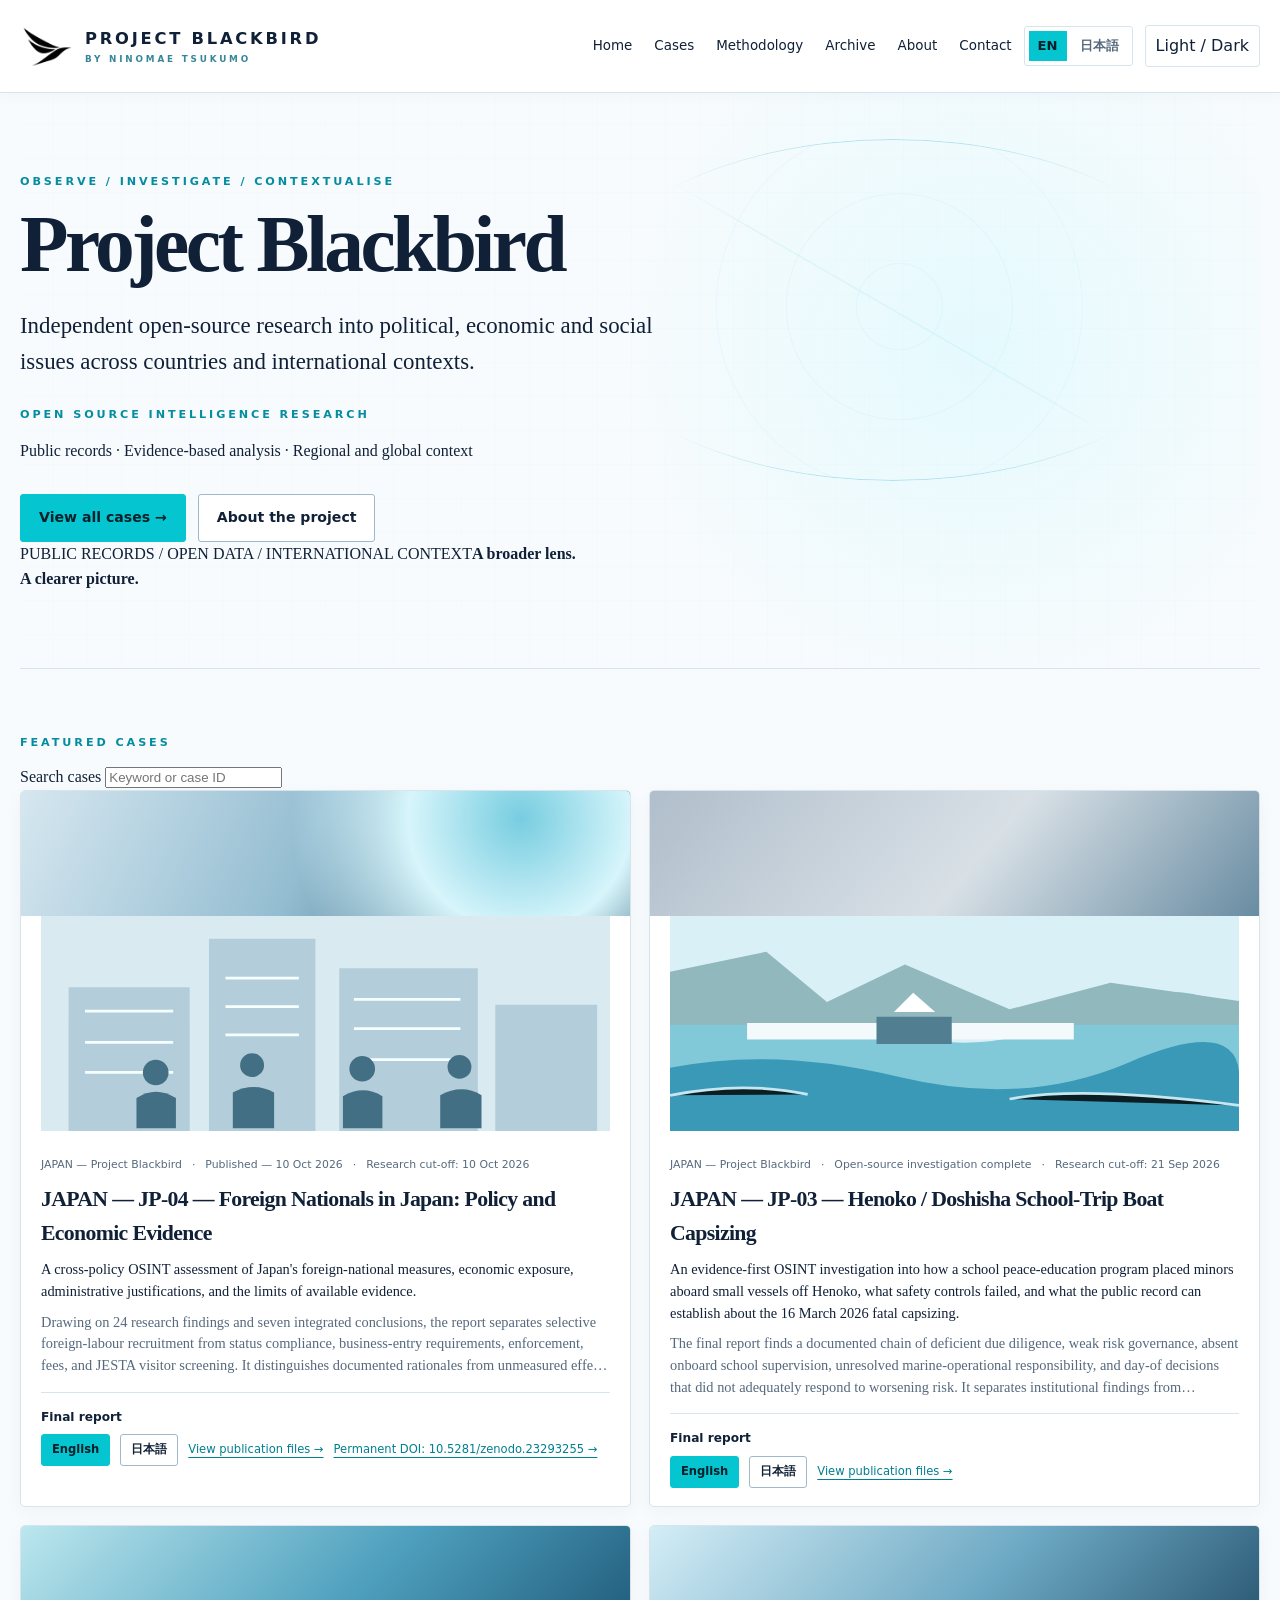
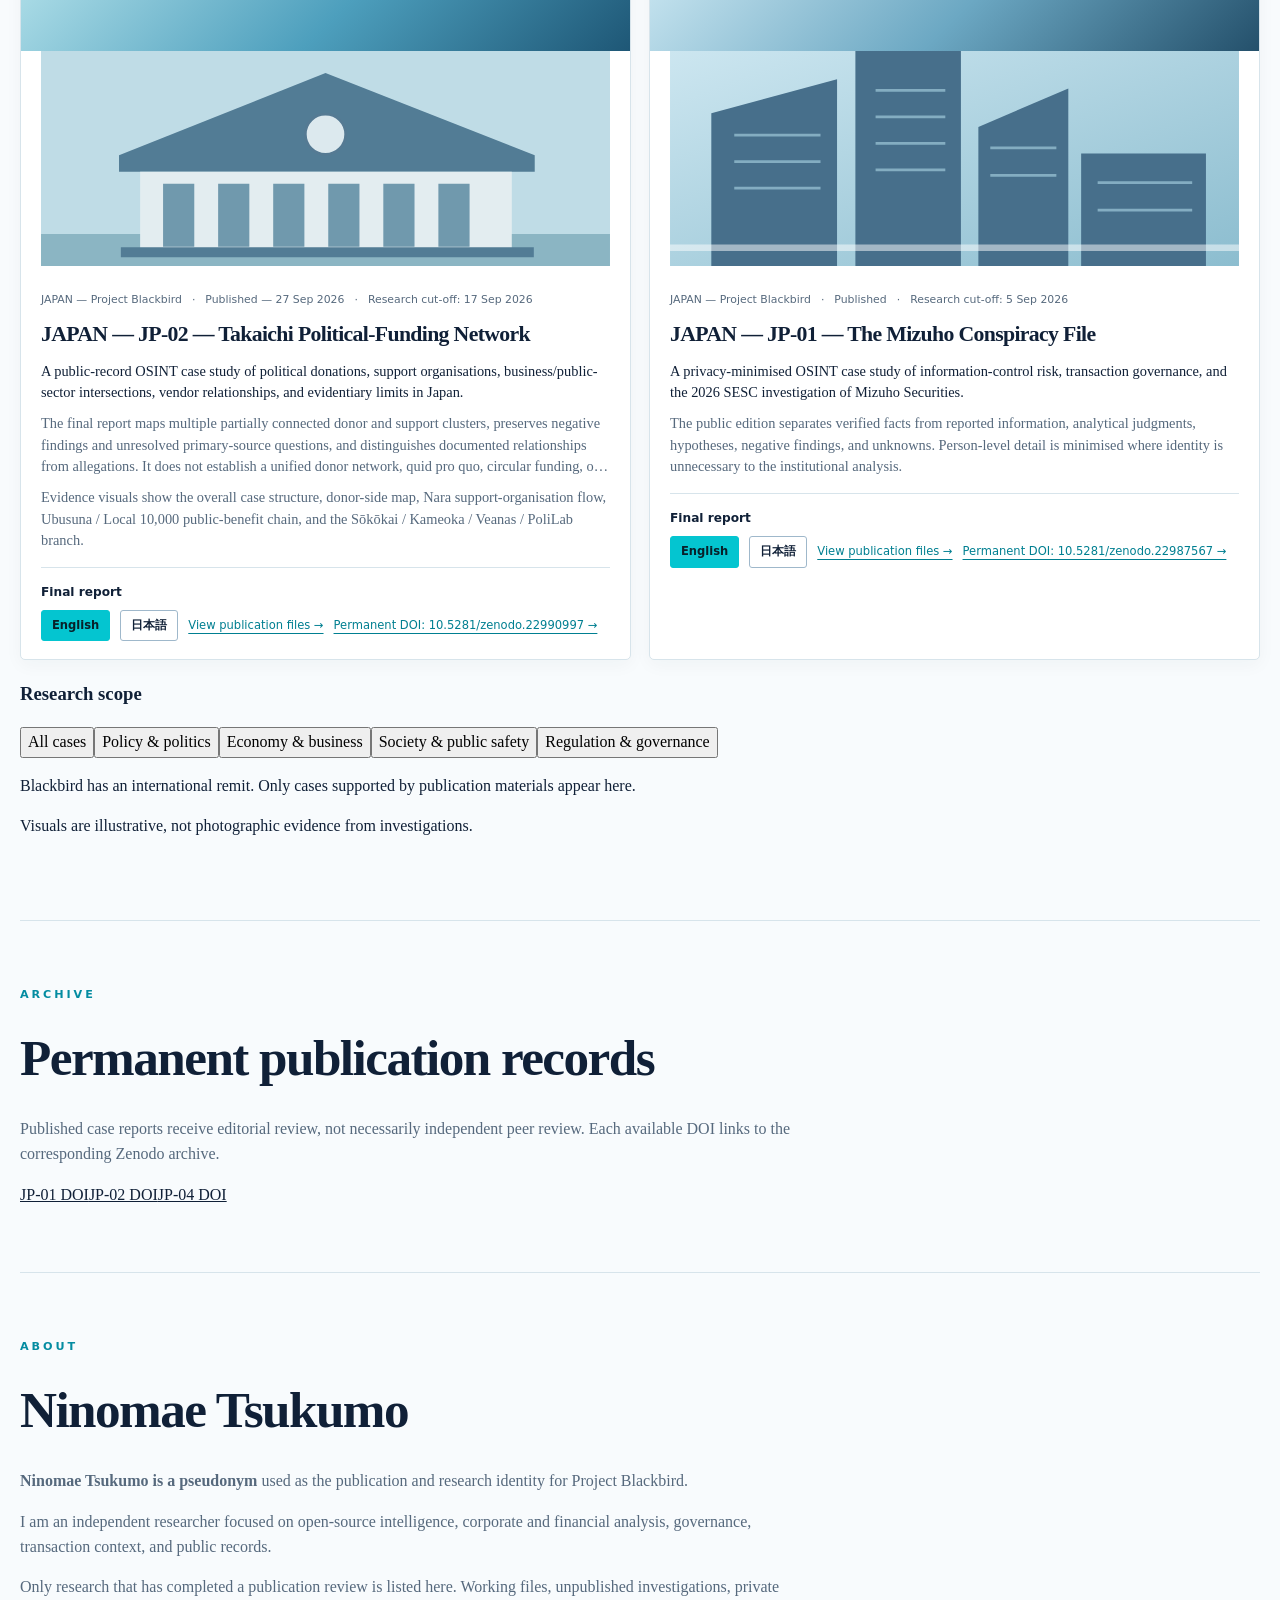
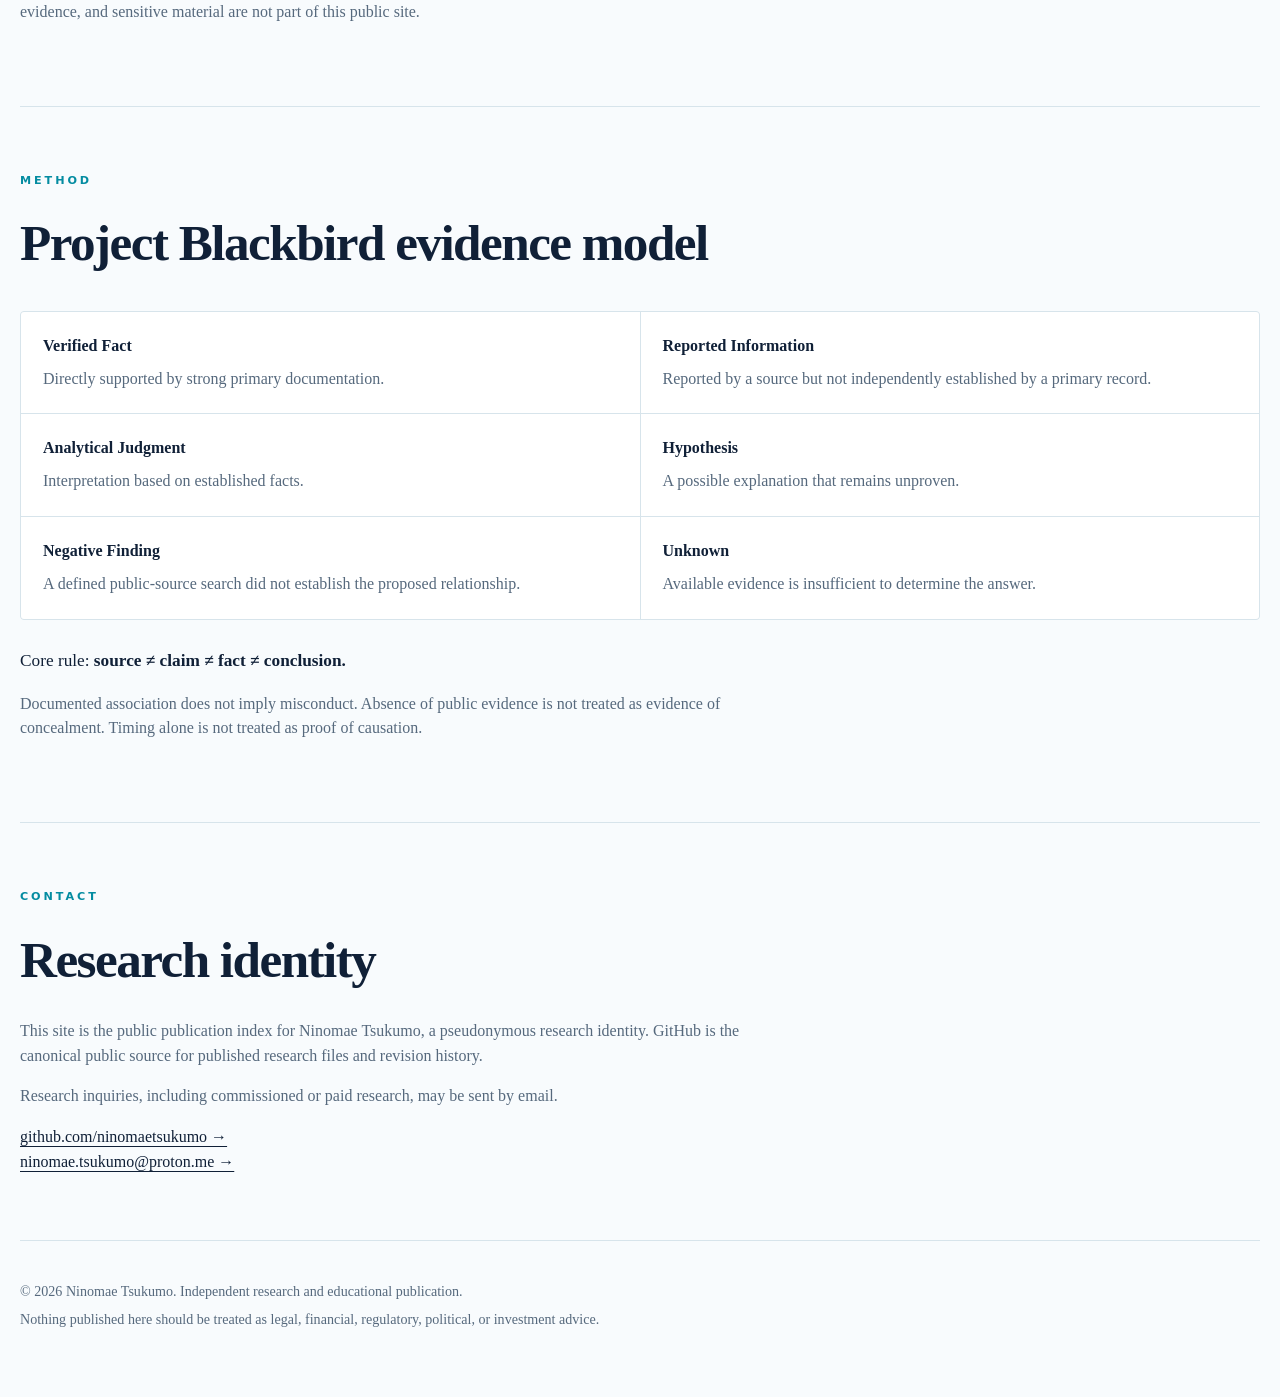
==== index.html @ 2ca7d67b "Add bilingual map-led case archive, real filters, scope panel and original illustrations" ====
<!doctype html>
<html lang="en">
<head>
  <meta charset="utf-8">
  <meta name="viewport" content="width=device-width, initial-scale=1">
  <meta name="description" content="Ninomae Tsukumo — independent OSINT, corporate intelligence, financial and public-record research.">
  <meta http-equiv="Cache-Control" content="no-cache, no-store, must-revalidate">
  <link rel="alternate" hreflang="en" href="https://ninomaetsukumo.github.io/">
  <link rel="alternate" hreflang="ja" href="https://ninomaetsukumo.github.io/ja.html">
  <title>Project Blackbird — Ninomae Tsukumo</title>
  <script>
    (function () {
      var saved = localStorage.getItem('theme');
      var theme = saved || 'light';
      document.documentElement.setAttribute('data-theme', theme);
    }());
  </script>
  <link rel="stylesheet" href="styles.css?v=20261011-world-2">
</head>
<body>
  <header class="site-header">
    <div class="wrap nav">
      <a class="brand" href="#top"><img src="assets/blackbird-logo.svg" alt="" aria-hidden="true"><span>Project Blackbird<small>By Ninomae Tsukumo</small></span></a>
      <div class="nav-right">
        <nav aria-label="Primary navigation"><a href="#top">Home</a><a href="#research">Cases</a><a href="#method">Methodology</a><a href="#archive">Archive</a><a href="#about">About</a><a href="#contact">Contact</a></nav>
        <div class="language-switch" aria-label="Language">
          <span class="active" aria-current="page">EN</span>
          <a href="ja.html" lang="ja">日本語</a>
        </div>
        <button class="theme-toggle" type="button" aria-label="Switch between light and dark theme" title="Switch light/dark theme">
          <span class="theme-label">Light / Dark</span>
        </button>
      </div>
    </div>
  </header>

  <main id="top">
    <section class="hero wrap">
      <p class="eyebrow">OBSERVE / INVESTIGATE / CONTEXTUALISE</p>
      <h1>Project Blackbird</h1>
      <p class="lede">Independent open-source research into political, economic and social issues across countries and international contexts.</p>
      <p class="eyebrow" style="margin-top:27px">OPEN SOURCE INTELLIGENCE RESEARCH</p>
      <p>Public records · Evidence-based analysis · Regional and global context</p>
      <div class="actions"><a class="button" href="#research">View all cases →</a><a class="button secondary" href="#about">About the project</a></div>
      <aside class="world-context"><span>PUBLIC RECORDS / OPEN DATA / INTERNATIONAL CONTEXT</span><strong>A broader lens.<br>A clearer picture.</strong></aside>
    </section>


    <section id="research" class="section wrap">
      <div class="research-top"><p class="section-kicker">Featured cases</p><label class="case-search-label">Search cases <input id="case-search" type="search" placeholder="Keyword or case ID" aria-label="Search cases"></label></div><div class="research-shell"><div class="case-grid">

      <article class="case-card" data-case="jp04" data-scope="regulation"><img class="case-visual" src="assets/case-jp04.svg" alt="Illustrative artwork for the case topic; not a documentary photograph." loading="lazy">
        <div class="case-meta">
          <span>JAPAN — Project Blackbird</span>
          <span>Published — 10 Oct 2026</span>
          <span>Research cut-off: 10 Oct 2026</span>
        </div>
        <h2>JAPAN — JP-04 — Foreign Nationals in Japan: Policy and Economic Evidence</h2>
        <p class="case-subtitle">A cross-policy OSINT assessment of Japan's foreign-national measures, economic exposure, administrative justifications, and the limits of available evidence.</p>
        <p>Drawing on 24 research findings and seven integrated conclusions, the report separates selective foreign-labour recruitment from status compliance, business-entry requirements, enforcement, fees, and JESTA visitor screening. It distinguishes documented rationales from unmeasured effects and avoids generalising findings across different resident and visitor populations.</p>
        <div class="report-language-block">
          <strong>Final report</strong>
          <div class="actions compact">
            <a class="button" href="https://github.com/ninomaetsukumo/blackbird-foreign-nationals-policy/blob/main/REPORT.md">English</a>
            <a class="button secondary" href="https://github.com/ninomaetsukumo/blackbird-foreign-nationals-policy/blob/main/REPORT_JA.md" lang="ja">日本語</a>
            <a class="text-link" href="https://github.com/ninomaetsukumo/blackbird-foreign-nationals-policy">View publication files →</a>
            <a class="text-link" href="https://doi.org/10.5281/zenodo.23293255">Permanent DOI: 10.5281/zenodo.23293255 →</a>
          </div>
        </div>
      </article>

      <article class="case-card" data-case="jp03" data-scope="society"><img class="case-visual" src="assets/case-jp03.svg" alt="Illustrative artwork for the case topic; not a documentary photograph." loading="lazy">
        <div class="case-meta">
          <span>JAPAN — Project Blackbird</span>
          <span>Open-source investigation complete</span>
          <span>Research cut-off: 21 Sep 2026</span>
        </div>
        <h2>JAPAN — JP-03 — Henoko / Doshisha School-Trip Boat Capsizing</h2>
        <p class="case-subtitle">An evidence-first OSINT investigation into how a school peace-education program placed minors aboard small vessels off Henoko, what safety controls failed, and what the public record can establish about the 16 March 2026 fatal capsizing.</p>
        <p>The final report finds a documented chain of deficient due diligence, weak risk governance, absent onboard school supervision, unresolved marine-operational responsibility, and day-of decisions that did not adequately respond to worsening risk. It separates institutional findings from unresolved technical and criminal questions, and now includes incident-sequence, warning-timeline, accountability, and evidence-gap maps.</p>
        <div class="report-language-block">
          <strong>Final report</strong>
          <div class="actions compact">
            <a class="button" href="https://github.com/ninomaetsukumo/ninomaetsukumo.github.io/blob/main/reports/JAPAN-JP-03/REPORT.md">English</a>
            <a class="button secondary" href="https://github.com/ninomaetsukumo/ninomaetsukumo.github.io/blob/main/reports/JAPAN-JP-03/REPORT_JA.md" lang="ja">日本語</a>
            <a class="text-link" href="https://github.com/ninomaetsukumo/ninomaetsukumo.github.io/tree/main/reports/JAPAN-JP-03">View publication files →</a>
          </div>
        </div>
      </article>

      <article class="case-card" data-case="jp02" data-scope="policy"><img class="case-visual" src="assets/case-jp02.svg" alt="Illustrative artwork for the case topic; not a documentary photograph." loading="lazy">
        <div class="case-meta">
          <span>JAPAN — Project Blackbird</span>
          <span>Published — 27 Sep 2026</span>
          <span>Research cut-off: 17 Sep 2026</span>
        </div>
        <h2>JAPAN — JP-02 — Takaichi Political-Funding Network</h2>
        <p class="case-subtitle">A public-record OSINT case study of political donations, support organisations, business/public-sector intersections, vendor relationships, and evidentiary limits in Japan.</p>
        <p>The final report maps multiple partially connected donor and support clusters, preserves negative findings and unresolved primary-source questions, and distinguishes documented relationships from allegations. It does not establish a unified donor network, quid pro quo, circular funding, or criminal liability.</p>
        <p>Evidence visuals show the overall case structure, donor-side map, Nara support-organisation flow, Ubusuna / Local 10,000 public-benefit chain, and the Sōkōkai / Kameoka / Veanas / PoliLab branch.</p>
        <div class="report-language-block">
          <strong>Final report</strong>
          <div class="actions compact">
            <a class="button" href="https://github.com/ninomaetsukumo/blackbird-takaichi-political-funding/blob/main/REPORT.md">English</a>
            <a class="button secondary" href="https://github.com/ninomaetsukumo/blackbird-takaichi-political-funding/blob/main/REPORT_JA.md" lang="ja">日本語</a>
            <a class="text-link" href="https://github.com/ninomaetsukumo/blackbird-takaichi-political-funding">View publication files →</a>
            <a class="text-link" href="https://doi.org/10.5281/zenodo.22990997">Permanent DOI: 10.5281/zenodo.22990997 →</a>
          </div>
        </div>
      </article>

      <article class="case-card" data-case="jp01" data-scope="economy"><img class="case-visual" src="assets/case-jp01.svg" alt="Illustrative artwork for the case topic; not a documentary photograph." loading="lazy">
        <div class="case-meta">
          <span>JAPAN — Project Blackbird</span>
          <span>Published</span>
          <span>Research cut-off: 5 Sep 2026</span>
        </div>
        <h2>JAPAN — JP-01 — The Mizuho Conspiracy File</h2>
        <p class="case-subtitle">A privacy-minimised OSINT case study of information-control risk, transaction governance, and the 2026 SESC investigation of Mizuho Securities.</p>
        <p>The public edition separates verified facts from reported information, analytical judgments, hypotheses, negative findings, and unknowns. Person-level detail is minimised where identity is unnecessary to the institutional analysis.</p>
        <div class="report-language-block">
          <strong>Final report</strong>
          <div class="actions compact">
            <a class="button" href="https://github.com/ninomaetsukumo/blackbird-mizuho-securities/blob/main/REPORT.md">English</a>
            <a class="button secondary" href="https://github.com/ninomaetsukumo/blackbird-mizuho-securities/blob/main/REPORT_JA.md" lang="ja">日本語</a>
            <a class="text-link" href="https://github.com/ninomaetsukumo/blackbird-mizuho-securities">View publication files →</a>
            <a class="text-link" href="https://doi.org/10.5281/zenodo.22987567">Permanent DOI: 10.5281/zenodo.22987567 →</a>
          </div>
        </div>
      </article>
      </div><aside class="scope-panel"><h3>Research scope</h3><button class="scope-filter active" type="button" data-filter="all">All cases</button><button class="scope-filter" type="button" data-filter="policy">Policy &amp; politics</button><button class="scope-filter" type="button" data-filter="economy">Economy &amp; business</button><button class="scope-filter" type="button" data-filter="society">Society &amp; public safety</button><button class="scope-filter" type="button" data-filter="regulation">Regulation &amp; governance</button><p>Blackbird has an international remit. Only cases supported by publication materials appear here.</p><p class="art-note">Visuals are illustrative, not photographic evidence from investigations.</p></aside></div><p id="no-cases" hidden>No matching cases.</p></section>
    <section id="archive" class="section wrap"><p class="section-kicker">Archive</p><h2>Permanent publication records</h2><p>Published case reports receive editorial review, not necessarily independent peer review. Each available DOI links to the corresponding Zenodo archive.</p><div class="archive-links"><a href="https://doi.org/10.5281/zenodo.22987567">JP-01 DOI</a><a href="https://doi.org/10.5281/zenodo.22990997">JP-02 DOI</a><a href="https://doi.org/10.5281/zenodo.23293255">JP-04 DOI</a></div></section>


    <section id="about" class="section wrap">
      <p class="section-kicker">About</p>
      <h2>Ninomae Tsukumo</h2>
      <p><strong>Ninomae Tsukumo is a pseudonym</strong> used as the publication and research identity for Project Blackbird.</p>
      <p>I am an independent researcher focused on open-source intelligence, corporate and financial analysis, governance, transaction context, and public records.</p>
      <p>Only research that has completed a publication review is listed here. Working files, unpublished investigations, private evidence, and sensitive material are not part of this public site.</p>
    </section>

    <section id="method" class="section wrap">
      <p class="section-kicker">Method</p>
      <h2>Project Blackbird evidence model</h2>
      <div class="grid">
        <div><strong>Verified Fact</strong><span>Directly supported by strong primary documentation.</span></div>
        <div><strong>Reported Information</strong><span>Reported by a source but not independently established by a primary record.</span></div>
        <div><strong>Analytical Judgment</strong><span>Interpretation based on established facts.</span></div>
        <div><strong>Hypothesis</strong><span>A possible explanation that remains unproven.</span></div>
        <div><strong>Negative Finding</strong><span>A defined public-source search did not establish the proposed relationship.</span></div>
        <div><strong>Unknown</strong><span>Available evidence is insufficient to determine the answer.</span></div>
      </div>
      <p class="principle">Core rule: <strong>source ≠ claim ≠ fact ≠ conclusion.</strong></p>
      <p>Documented association does not imply misconduct. Absence of public evidence is not treated as evidence of concealment. Timing alone is not treated as proof of causation.</p>
    </section>

    <section id="contact" class="section wrap">
      <p class="section-kicker">Contact</p>
      <h2>Research identity</h2>
      <p>This site is the public publication index for Ninomae Tsukumo, a pseudonymous research identity. GitHub is the canonical public source for published research files and revision history.</p>
      <p>Research inquiries, including commissioned or paid research, may be sent by email.</p>
      <a class="text-link" href="https://github.com/ninomaetsukumo">github.com/ninomaetsukumo →</a><br>
      <a class="text-link" href="mailto:ninomae.tsukumo@proton.me">ninomae.tsukumo@proton.me →</a>
    </section>
  </main>

  <footer class="wrap footer">
    <p>© 2026 Ninomae Tsukumo. Independent research and educational publication.</p>
    <p>Nothing published here should be treated as legal, financial, regulatory, political, or investment advice.</p>
  </footer>

  <script>
    (function () {
      var button = document.querySelector('.theme-toggle');
      if (!button) return;
      button.addEventListener('click', function () {
        var current = document.documentElement.getAttribute('data-theme') || 'dark';
        var next = current === 'dark' ? 'light' : 'dark';
        document.documentElement.setAttribute('data-theme', next);
        localStorage.setItem('theme', next);
      });
    }());
  </script>
  <!-- deployment-refresh: jp01-doi-20260927 -->
<script>
(function(){
 var input=document.getElementById('case-search'),items=Array.from(document.querySelectorAll('.case-card[data-case]')),buttons=Array.from(document.querySelectorAll('.scope-filter')),active='all',empty=document.getElementById('no-cases');
 function render(){var term=(input.value||'').toLocaleLowerCase().trim(),count=0;items.forEach(function(item){var ok=(!term||item.textContent.toLocaleLowerCase().includes(term)||item.dataset.case.includes(term))&&(active==='all'||item.dataset.scope===active);item.hidden=!ok;if(ok)count++;});if(empty)empty.hidden=count!==0;}
 if(input)input.addEventListener('input',render);
 buttons.forEach(function(button){button.addEventListener('click',function(){active=button.dataset.filter;buttons.forEach(function(b){b.classList.toggle('active',b===button);b.setAttribute('aria-pressed',b===button?'true':'false')});render()})});
})();
</script>
</body>
</html>
---- styles.css ----
:root {
  --bg: #0b0d10;
  --panel: #12161b;
  --panel-2: #171c22;
  --text: #eef2f5;
  --muted: #a7b0b9;
  --line: #2a323b;
  --accent: #d7dde3;
  --header-bg: rgba(11,13,16,.92);
  --button-text: #0b0d10;
  --max: 1080px;
  color-scheme: dark;
}

:root[data-theme="light"] {
  --bg: #f6f7f8;
  --panel: #ffffff;
  --panel-2: #eef1f3;
  --text: #171a1d;
  --muted: #5f6871;
  --line: #d8dde2;
  --accent: #1f252b;
  --header-bg: rgba(246,247,248,.92);
  --button-text: #ffffff;
  color-scheme: light;
}

* { box-sizing: border-box; }
html { scroll-behavior: smooth; }
body {
  margin: 0;
  background: var(--bg);
  color: var(--text);
  font-family: Inter, ui-sans-serif, system-ui, -apple-system, BlinkMacSystemFont, "Segoe UI", "Noto Sans JP", "Hiragino Kaku Gothic ProN", "Yu Gothic", sans-serif;
  line-height: 1.65;
  transition: background-color .18s ease, color .18s ease;
}

a { color: inherit; }
button { font: inherit; }
.wrap { width: min(var(--max), calc(100% - 40px)); margin: 0 auto; }

.site-header {
  position: sticky;
  top: 0;
  z-index: 10;
  border-bottom: 1px solid var(--line);
  background: var(--header-bg);
  backdrop-filter: blur(10px);
}

.nav {
  min-height: 64px;
  display: flex;
  align-items: center;
  justify-content: space-between;
  gap: 24px;
}
.brand { text-decoration: none; font-weight: 700; letter-spacing: .02em; }
.nav-right { display: flex; align-items: center; gap: 12px; }
nav { display: flex; gap: 22px; flex-wrap: wrap; }
nav a { text-decoration: none; color: var(--muted); font-size: .95rem; }
nav a:hover { color: var(--text); }
.language-switch,
.theme-toggle {
  display: inline-flex;
  align-items: center;
  gap: 4px;
  padding: 4px;
  border: 1px solid var(--line);
  background: var(--panel);
  white-space: nowrap;
}
.language-switch a,
.language-switch span {
  padding: 5px 9px;
  text-decoration: none;
  font-size: .82rem;
  font-weight: 700;
  color: var(--muted);
}
.language-switch .active { background: var(--accent); color: var(--button-text); }
.language-switch a:hover { color: var(--text); }
.theme-toggle {
  cursor: pointer;
  color: var(--text);
  min-width: 42px;
  justify-content: center;
  padding: 8px 10px;
}
.theme-toggle:hover { border-color: var(--muted); }
.theme-toggle:focus-visible { outline: 2px solid var(--text); outline-offset: 2px; }
.theme-icon { line-height: 1; font-size: 1rem; }

.hero { padding: 112px 0 96px; }
.eyebrow, .section-kicker {
  margin: 0 0 14px;
  color: var(--muted);
  text-transform: uppercase;
  letter-spacing: .14em;
  font-size: .78rem;
  font-weight: 700;
}
.hero h1 {
  margin: 0;
  max-width: 900px;
  font-size: clamp(3rem, 8vw, 6.8rem);
  line-height: .98;
  letter-spacing: -.045em;
}
html[lang="ja"] .hero h1 { line-height: 1.08; letter-spacing: -.035em; }
.lede {
  max-width: 760px;
  margin: 28px 0 0;
  color: var(--muted);
  font-size: clamp(1.08rem, 2vw, 1.3rem);
}
.actions { display: flex; align-items: center; gap: 18px; flex-wrap: wrap; margin-top: 30px; }
.actions.compact { margin-top: 14px; }
.button {
  display: inline-block;
  text-decoration: none;
  padding: 12px 18px;
  border: 1px solid var(--accent);
  background: var(--accent);
  color: var(--button-text);
  font-weight: 700;
}
.button.secondary { background: transparent; color: var(--text); border-color: var(--line); }
.text-link { color: var(--text); text-underline-offset: 4px; }
.report-language-block { margin-top: 28px; padding-top: 22px; border-top: 1px solid var(--line); }

.section { padding: 84px 0; border-top: 1px solid var(--line); }
.section h2 { margin: 0 0 20px; font-size: clamp(2rem, 4vw, 3.2rem); letter-spacing: -.03em; }
.section > p:not(.section-kicker) { max-width: 780px; color: var(--muted); }

.case-card {
  background: linear-gradient(180deg, var(--panel-2), var(--panel));
  border: 1px solid var(--line);
  padding: 32px;
}
.case-meta { display: flex; flex-wrap: wrap; gap: 10px 16px; color: var(--muted); font-size: .84rem; }
.case-meta span:not(:last-child)::after { content: "·"; margin-left: 16px; }
.case-card h2 { margin-top: 18px; }
.case-subtitle { max-width: 820px; color: var(--text) !important; font-size: 1.08rem; }

.grid {
  display: grid;
  grid-template-columns: repeat(2, minmax(0, 1fr));
  gap: 1px;
  background: var(--line);
  border: 1px solid var(--line);
  margin: 28px 0;
}
.grid > div { background: var(--panel); padding: 22px; }
.grid strong { display: block; margin-bottom: 8px; }
.grid span { color: var(--muted); }
.principle { color: var(--text) !important; font-size: 1.08rem; }

.footer {
  border-top: 1px solid var(--line);
  padding: 34px 0 60px;
  color: var(--muted);
  font-size: .88rem;
}
.footer p { margin: 6px 0; }

@media (max-width: 820px) {
  .nav { align-items: flex-start; flex-direction: column; padding: 16px 0; }
  .nav-right { width: 100%; align-items: flex-start; flex-direction: column; gap: 12px; }
  nav { gap: 14px; }
  .hero { padding: 80px 0 68px; }
  .section { padding: 64px 0; }
  .grid { grid-template-columns: 1fr; }
  .case-card { padding: 24px; }
  .case-meta span::after { display: none; }
}


/* Project Blackbird — white intelligence archive, October 2026 */
:root,:root[data-theme="light"]{--bg:#f8fbfd;--panel:#fff;--panel-2:#f1f7fa;--text:#102037;--muted:#56697d;--line:#d7e4eb;--accent:#04c5d0;--header-bg:rgba(255,255,255,.95);--button-text:#08202a;--max:1370px;color-scheme:light}
:root[data-theme="dark"]{--bg:#081727;--panel:#102337;--panel-2:#132b40;--text:#f2fbff;--muted:#bed0dd;--line:#294658;--accent:#19d4da;--header-bg:rgba(8,23,39,.96);--button-text:#041822;color-scheme:dark}
body{font-family:Georgia,"Noto Serif JP",serif;line-height:1.55}
.site-header{box-shadow:0 2px 16px #14273c08}
.nav{min-height:92px}.brand{display:flex;align-items:center;gap:10px;font-family:Inter,system-ui,sans-serif;font-size:1.02rem;letter-spacing:.17em;text-transform:uppercase;color:var(--text)}
.brand img{width:55px;height:55px;object-fit:contain;flex-shrink:0}
.brand small{display:block;font-size:.55rem;letter-spacing:.32em;color:#35869b;margin-top:2px}
.nav-right nav a{font-family:Inter,system-ui,sans-serif;font-size:.84rem;color:var(--text)}
.nav-right nav a:hover{color:#0096a6}
.language-switch,.theme-toggle{border-radius:3px;font-family:Inter,system-ui,sans-serif}
.hero{position:relative;padding:80px 0 76px;min-height:450px;background:radial-gradient(circle at 77% 44%,#ccf8ff70,transparent 37%),repeating-linear-gradient(0deg,transparent 0 33px,#25b5d20b 34px),repeating-linear-gradient(90deg,transparent 0 33px,#25b5d20b 34px)}
.hero:before{content:"";position:absolute;right:4%;top:8%;height:340px;width:min(51%,660px);pointer-events:none;opacity:.32;border-radius:50%;border:1px solid #13a5c3;background:repeating-radial-gradient(circle at 51% 49%,transparent 0 42px,#38b8d434 43px,transparent 44px 70px),linear-gradient(30deg,transparent 49.8%,#2abacc55 50%,transparent 50.2%);mask-image:radial-gradient(circle,#000 45%,transparent 71%)}
.hero>*{position:relative;z-index:1}.eyebrow,.section-kicker{color:#048ca1;letter-spacing:.26em;font-family:Inter,system-ui,sans-serif;font-size:.7rem}
.hero h1{font-size:clamp(3.1rem,6.2vw,6.8rem);max-width:890px;letter-spacing:-.045em;line-height:1.03}
.lede{max-width:650px;color:var(--text);font-size:clamp(1.08rem,1.8vw,1.43rem);margin-top:22px}
.button{background:var(--accent);border-color:var(--accent);color:var(--button-text);border-radius:3px;font-family:Inter,system-ui,sans-serif;font-size:.88rem}
.button.secondary{background:var(--panel);border:1px solid #9fb8cb}
.actions{gap:12px}.actions.compact{gap:10px}
.section{padding:65px 0}.section h2{font-family:Georgia,"Noto Serif JP",serif}
#research{background:transparent}#research>.section-kicker{margin-bottom:18px}
.case-grid{display:grid;grid-template-columns:repeat(2,minmax(0,1fr));gap:18px}
.case-grid .case-card{padding:0;overflow:hidden;background:var(--panel);border:1px solid var(--line);border-radius:5px;box-shadow:0 5px 18px #14273c0a}
.case-grid .case-card:before{content:"";height:125px;display:block;background:radial-gradient(circle at 82% 22%,#77cde0 0,#d7f5fb 22%,transparent 45%),linear-gradient(115deg,#d6e7f0 0%,#94bdd1 47%,#174360 100%)}
.case-grid .case-card:nth-child(2):before{background:linear-gradient(130deg,#b0becb,#d8e0e6 54%,#698ca2)}
.case-grid .case-card:nth-child(3):before{background:linear-gradient(135deg,#bce7ee,#4d9fbd 55%,#1e5776)}
.case-grid .case-card:nth-child(4):before{background:linear-gradient(135deg,#d4edf6,#6ca8c3 54%,#24506b)}
.case-grid .case-card>*{margin-left:20px;margin-right:20px}
.case-grid .case-card .case-meta{margin-top:18px;font-family:Inter,system-ui,sans-serif;font-size:.68rem;gap:5px 10px}
.case-grid .case-card .case-meta span:after{margin-left:10px}
.case-grid .case-card h2{font-size:clamp(1.25rem,1.7vw,1.9rem);margin-top:9px;margin-bottom:8px}
.case-grid .case-card p{font-size:.9rem;line-height:1.5;color:var(--muted);display:-webkit-box;-webkit-line-clamp:3;-webkit-box-orient:vertical;overflow:hidden;margin-top:9px;margin-bottom:9px}
.case-grid .case-card .case-subtitle{color:var(--text)!important}
.case-grid .report-language-block{border-top:1px solid var(--line);padding:15px 0 18px;margin-top:15px;font-family:Inter,system-ui,sans-serif;font-size:.76rem}
.case-grid .report-language-block .actions{margin-top:8px}
.case-grid .report-language-block .button{padding:6px 10px;font-size:.72rem}
.case-grid .report-language-block .text-link{font-size:.72rem;color:#007f91}
#about{border-top:1px solid var(--line)}
#method .grid{border-radius:4px;overflow:hidden}
:root[data-theme="dark"] .hero{background:radial-gradient(circle at 77% 44%,#0b6c8644,transparent 37%),repeating-linear-gradient(0deg,transparent 0 33px,#25b5d20b 34px),repeating-linear-gradient(90deg,transparent 0 33px,#25b5d20b 34px)}
:root[data-theme="dark"] .case-grid .report-language-block .text-link{color:#50e6ec}
@media(max-width:860px){.nav{min-height:75px}.nav-right{gap:8px}.hero{min-height:0;padding:70px 0 60px}.hero:before{opacity:.18}.case-grid{grid-template-columns:1fr}.brand{font-size:.88rem}.brand img{width:43px;height:43px}}
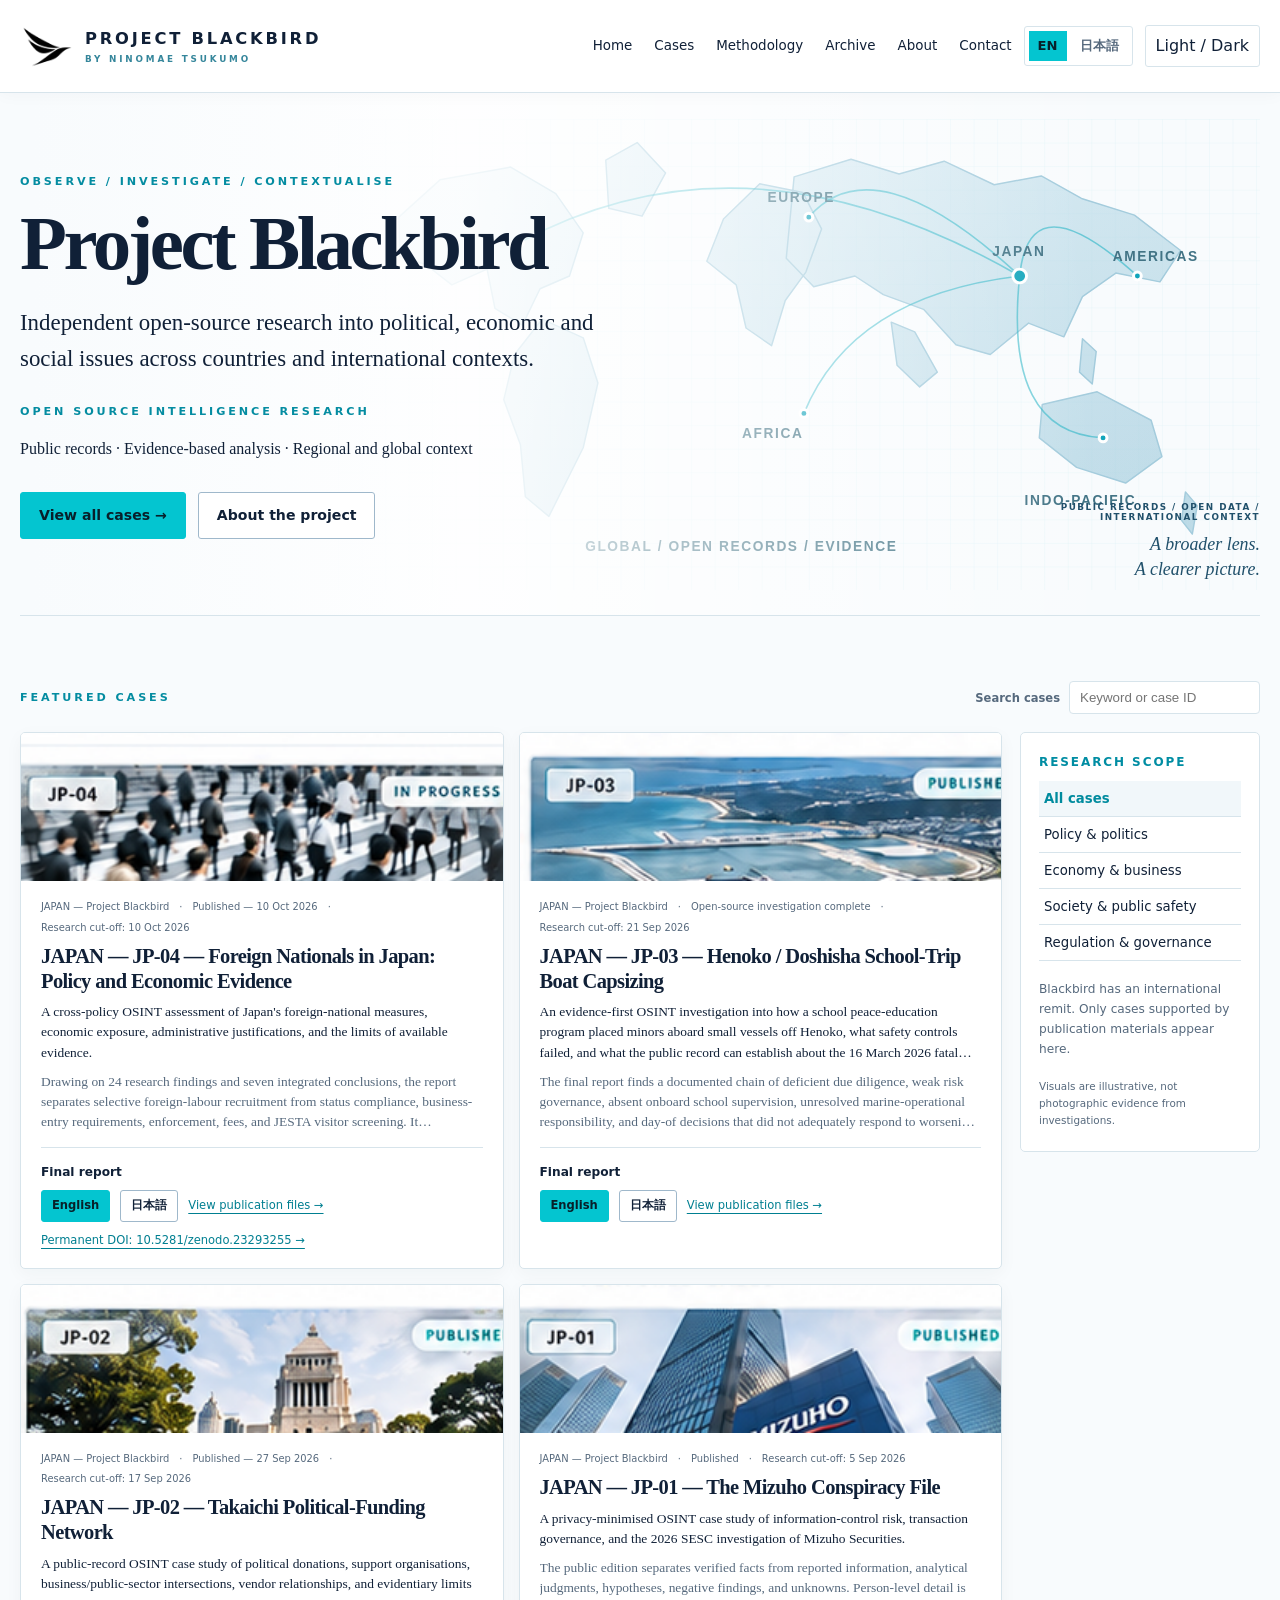
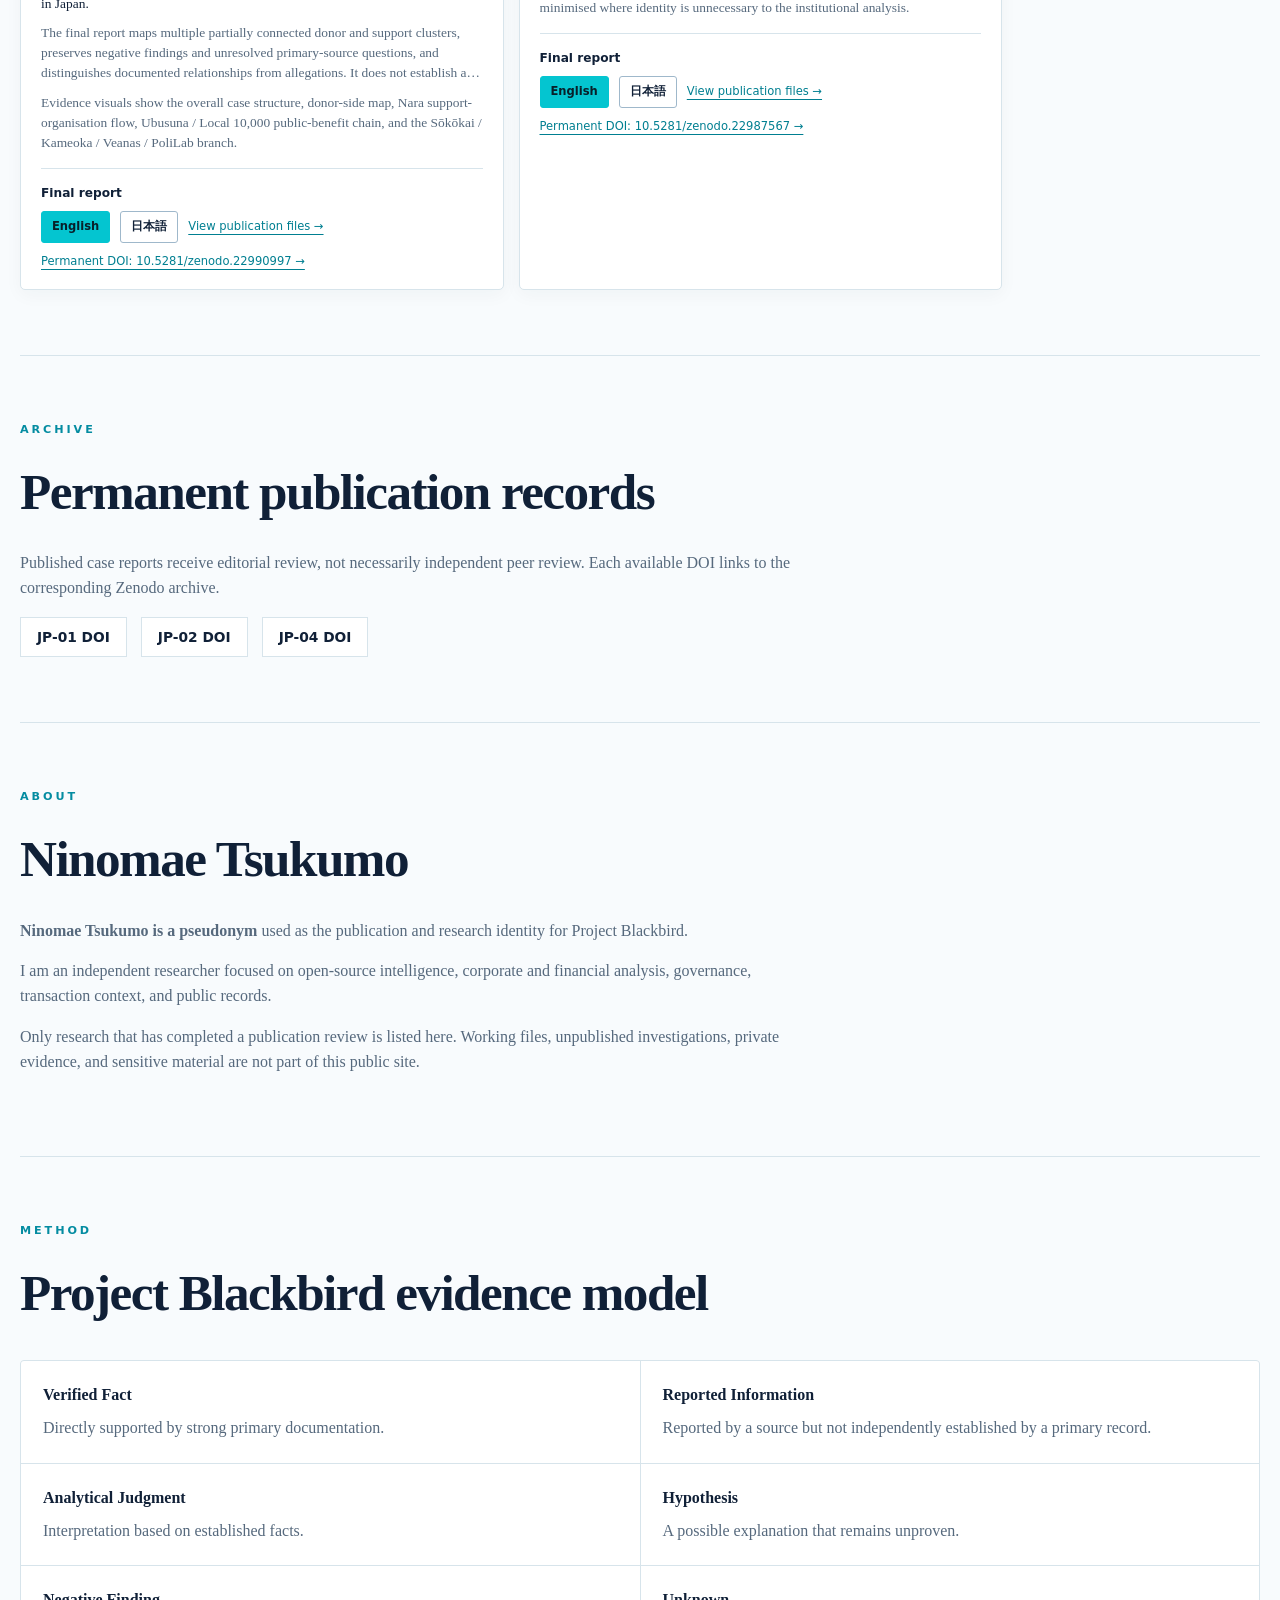
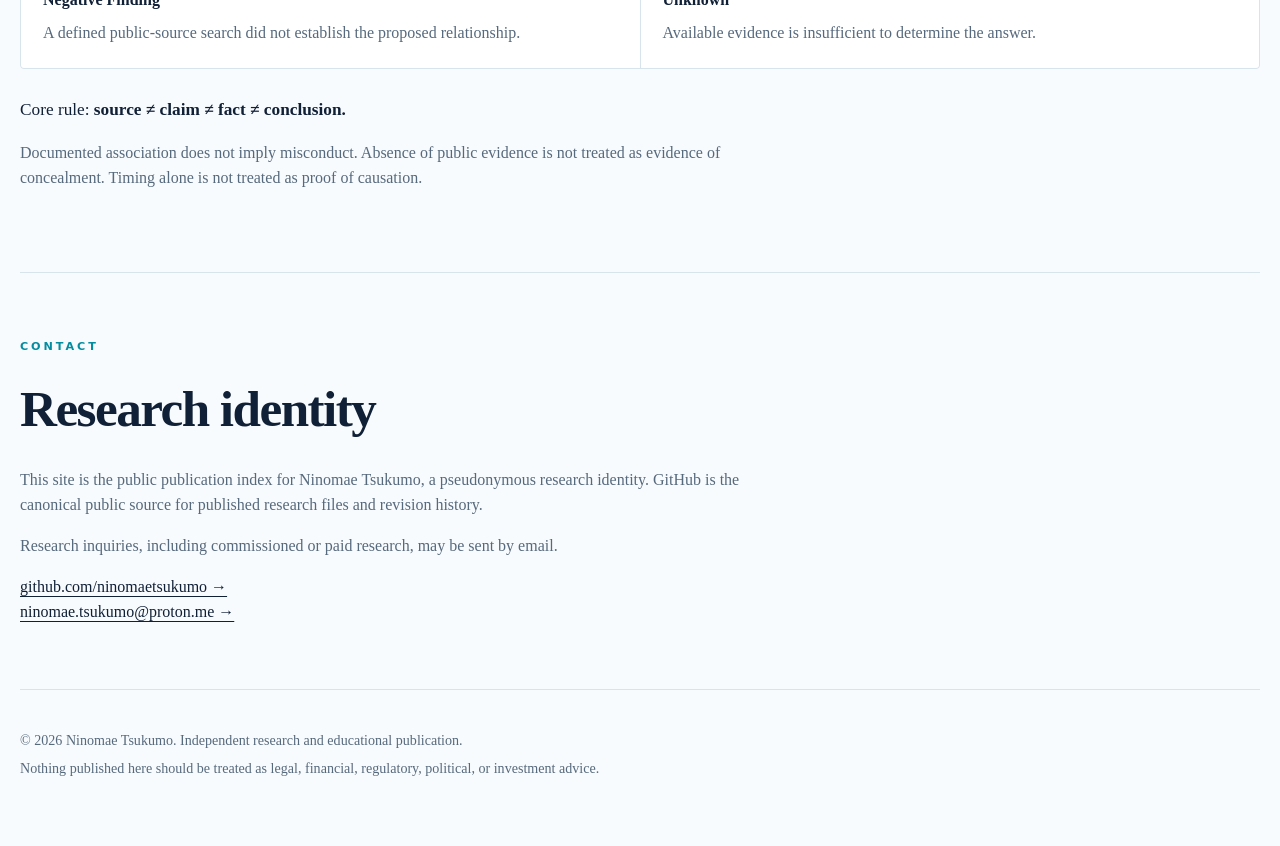
==== commit 8a917a4e: "Use approved mockup-derived JP case images" ====
--- a/index.html
+++ b/index.html
@@ -15,7 +15,7 @@
       document.documentElement.setAttribute('data-theme', theme);
     }());
   </script>
-  <link rel="stylesheet" href="styles.css?v=20261011-world-2">
+  <link rel="stylesheet" href="styles.css?v=20261011-photo-3">
 </head>
 <body>
   <header class="site-header">
@@ -49,7 +49,7 @@
     <section id="research" class="section wrap">
       <div class="research-top"><p class="section-kicker">Featured cases</p><label class="case-search-label">Search cases <input id="case-search" type="search" placeholder="Keyword or case ID" aria-label="Search cases"></label></div><div class="research-shell"><div class="case-grid">
 
-      <article class="case-card" data-case="jp04" data-scope="regulation"><img class="case-visual" src="assets/case-jp04.svg" alt="Illustrative artwork for the case topic; not a documentary photograph." loading="lazy">
+      <article class="case-card" data-case="jp04" data-scope="regulation"><img class="case-visual" src="assets/card-jp04.png" alt="Illustrative artwork for the case topic; not a documentary photograph." loading="lazy">
         <div class="case-meta">
           <span>JAPAN — Project Blackbird</span>
           <span>Published — 10 Oct 2026</span>
@@ -69,7 +69,7 @@
         </div>
       </article>
 
-      <article class="case-card" data-case="jp03" data-scope="society"><img class="case-visual" src="assets/case-jp03.svg" alt="Illustrative artwork for the case topic; not a documentary photograph." loading="lazy">
+      <article class="case-card" data-case="jp03" data-scope="society"><img class="case-visual" src="assets/card-jp03.png" alt="Illustrative artwork for the case topic; not a documentary photograph." loading="lazy">
         <div class="case-meta">
           <span>JAPAN — Project Blackbird</span>
           <span>Open-source investigation complete</span>
@@ -88,7 +88,7 @@
         </div>
       </article>
 
-      <article class="case-card" data-case="jp02" data-scope="policy"><img class="case-visual" src="assets/case-jp02.svg" alt="Illustrative artwork for the case topic; not a documentary photograph." loading="lazy">
+      <article class="case-card" data-case="jp02" data-scope="policy"><img class="case-visual" src="assets/card-jp02.png" alt="Illustrative artwork for the case topic; not a documentary photograph." loading="lazy">
         <div class="case-meta">
           <span>JAPAN — Project Blackbird</span>
           <span>Published — 27 Sep 2026</span>
@@ -109,7 +109,7 @@
         </div>
       </article>
 
-      <article class="case-card" data-case="jp01" data-scope="economy"><img class="case-visual" src="assets/case-jp01.svg" alt="Illustrative artwork for the case topic; not a documentary photograph." loading="lazy">
+      <article class="case-card" data-case="jp01" data-scope="economy"><img class="case-visual" src="assets/card-jp01.png" alt="Illustrative artwork for the case topic; not a documentary photograph." loading="lazy">
         <div class="case-meta">
           <span>JAPAN — Project Blackbird</span>
           <span>Published</span>
--- a/styles.css
+++ b/styles.css
@@ -219,3 +219,33 @@
 :root[data-theme="dark"] .hero{background:radial-gradient(circle at 77% 44%,#0b6c8644,transparent 37%),repeating-linear-gradient(0deg,transparent 0 33px,#25b5d20b 34px),repeating-linear-gradient(90deg,transparent 0 33px,#25b5d20b 34px)}
 :root[data-theme="dark"] .case-grid .report-language-block .text-link{color:#50e6ec}
 @media(max-width:860px){.nav{min-height:75px}.nav-right{gap:8px}.hero{min-height:0;padding:70px 0 60px}.hero:before{opacity:.18}.case-grid{grid-template-columns:1fr}.brand{font-size:.88rem}.brand img{width:43px;height:43px}}
+
+
+/* Global research archive enhancement */
+.hero{background-image:linear-gradient(90deg,var(--bg) 1%,#ffffffdd 36%,#ffffff12 86%),url("assets/world-network.svg");background-repeat:no-repeat;background-position:center, right center;background-size:100% 100%,min(72vw,960px) auto;min-height:470px}
+.hero:before{display:none}.hero h1{max-width:950px;font-size:clamp(3rem,6vw,6rem)}.hero .lede{max-width:620px}
+.world-context{position:absolute;right:0;bottom:33px;display:flex;gap:10px;flex-direction:column;width:300px;text-align:right;color:#20506b}
+.world-context span{font:700 .55rem Inter,system-ui,sans-serif;letter-spacing:.17em}.world-context strong{font:italic 1.12rem/1.4 Georgia,serif}
+.research-top{display:flex;align-items:center;justify-content:space-between;gap:14px;flex-wrap:wrap;margin-bottom:18px}.research-top .section-kicker{margin:0}
+.case-search-label{font:600 .72rem Inter,system-ui,sans-serif;color:var(--muted);display:flex;align-items:center;gap:9px}
+.case-search-label input{min-width:170px;padding:8px 10px;border:1px solid var(--line);background:var(--panel);color:var(--text);border-radius:4px}
+.research-shell{display:grid;grid-template-columns:minmax(0,1fr) 240px;gap:18px;align-items:start}
+.case-grid{grid-template-columns:repeat(2,minmax(0,1fr));gap:15px}
+.case-grid .case-card:before{display:none}.case-grid .case-card{min-width:0}
+.case-grid .case-card .case-visual{display:block;width:100%;height:148px;object-fit:cover;margin:0}
+.case-grid .case-card h2{font-size:clamp(1.2rem,1.6vw,1.65rem);line-height:1.2}
+.case-grid .case-card p{font-size:.84rem}
+.case-grid .case-card .case-meta{font-size:.62rem}
+.scope-panel{background:var(--panel);padding:22px 18px;border:1px solid var(--line);border-radius:5px;position:sticky;top:110px}
+.scope-panel h3{font:700 .75rem Inter,system-ui,sans-serif;letter-spacing:.16em;text-transform:uppercase;color:#008da3;margin:0 0 12px}
+.scope-filter{display:block;width:100%;padding:10px 5px;border:0;border-bottom:1px solid var(--line);text-align:left;cursor:pointer;background:transparent;color:var(--text);font:500 .83rem Inter,system-ui,sans-serif}
+.scope-filter:hover,.scope-filter.active{color:#008b9e;background:var(--panel-2);font-weight:750}
+.scope-panel p{font: .76rem/1.65 Inter,system-ui,sans-serif;color:var(--muted);margin:18px 0 0}.scope-panel .art-note{font-size:.65rem}
+.archive-links{display:flex;gap:14px;flex-wrap:wrap}.archive-links a{background:var(--panel);border:1px solid var(--line);padding:11px 16px;font:700 .86rem Inter,system-ui,sans-serif;text-decoration:none}
+.case-card[hidden],#no-cases[hidden]{display:none!important}
+#no-cases{padding:22px;border:1px solid var(--line)}
+:root[data-theme="dark"] .hero{background-image:linear-gradient(90deg,var(--bg),#081727dc 40%,#08172775 100%),url("assets/world-network.svg")}
+:root[data-theme="dark"] .world-context{color:#b4e9f3}
+@media(max-width:1100px){.research-shell{grid-template-columns:minmax(0,1fr) 205px}.nav-right nav{gap:12px}}
+@media(max-width:780px){.research-shell{grid-template-columns:1fr}.scope-panel{position:static;order:-1}.scope-filter{display:inline-block;width:auto;margin-right:6px;padding:7px;border:1px solid var(--line);margin-bottom:6px}.case-grid{grid-template-columns:1fr 1fr}.world-context{display:none}.hero{background-position:center,right center;background-size:100%,cover}.nav-right nav{gap:9px}}
+@media(max-width:590px){.case-grid{grid-template-columns:1fr}.research-top{align-items:flex-start}.case-search-label{width:100%}.case-search-label input{flex:1;min-width:0}.hero h1{font-size:clamp(2.8rem,13vw,4.5rem)}.scope-panel{padding:14px}}
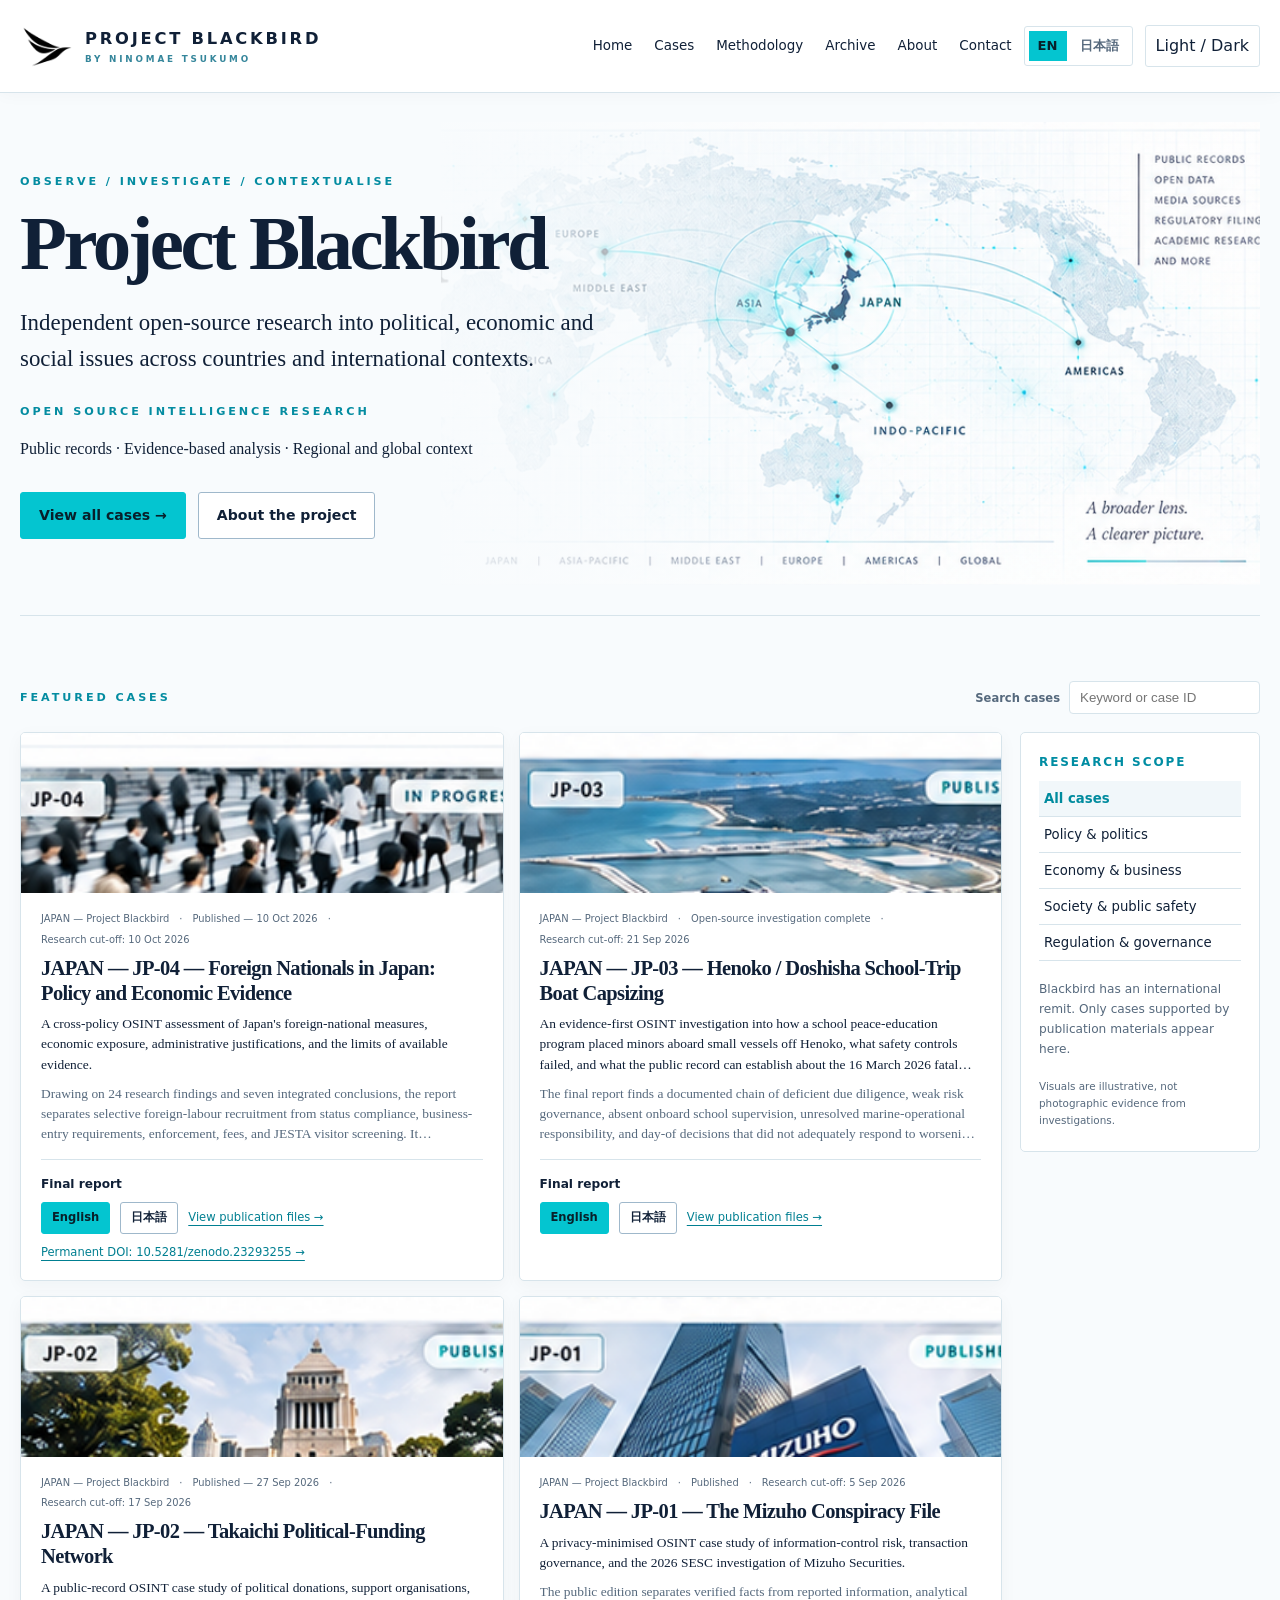
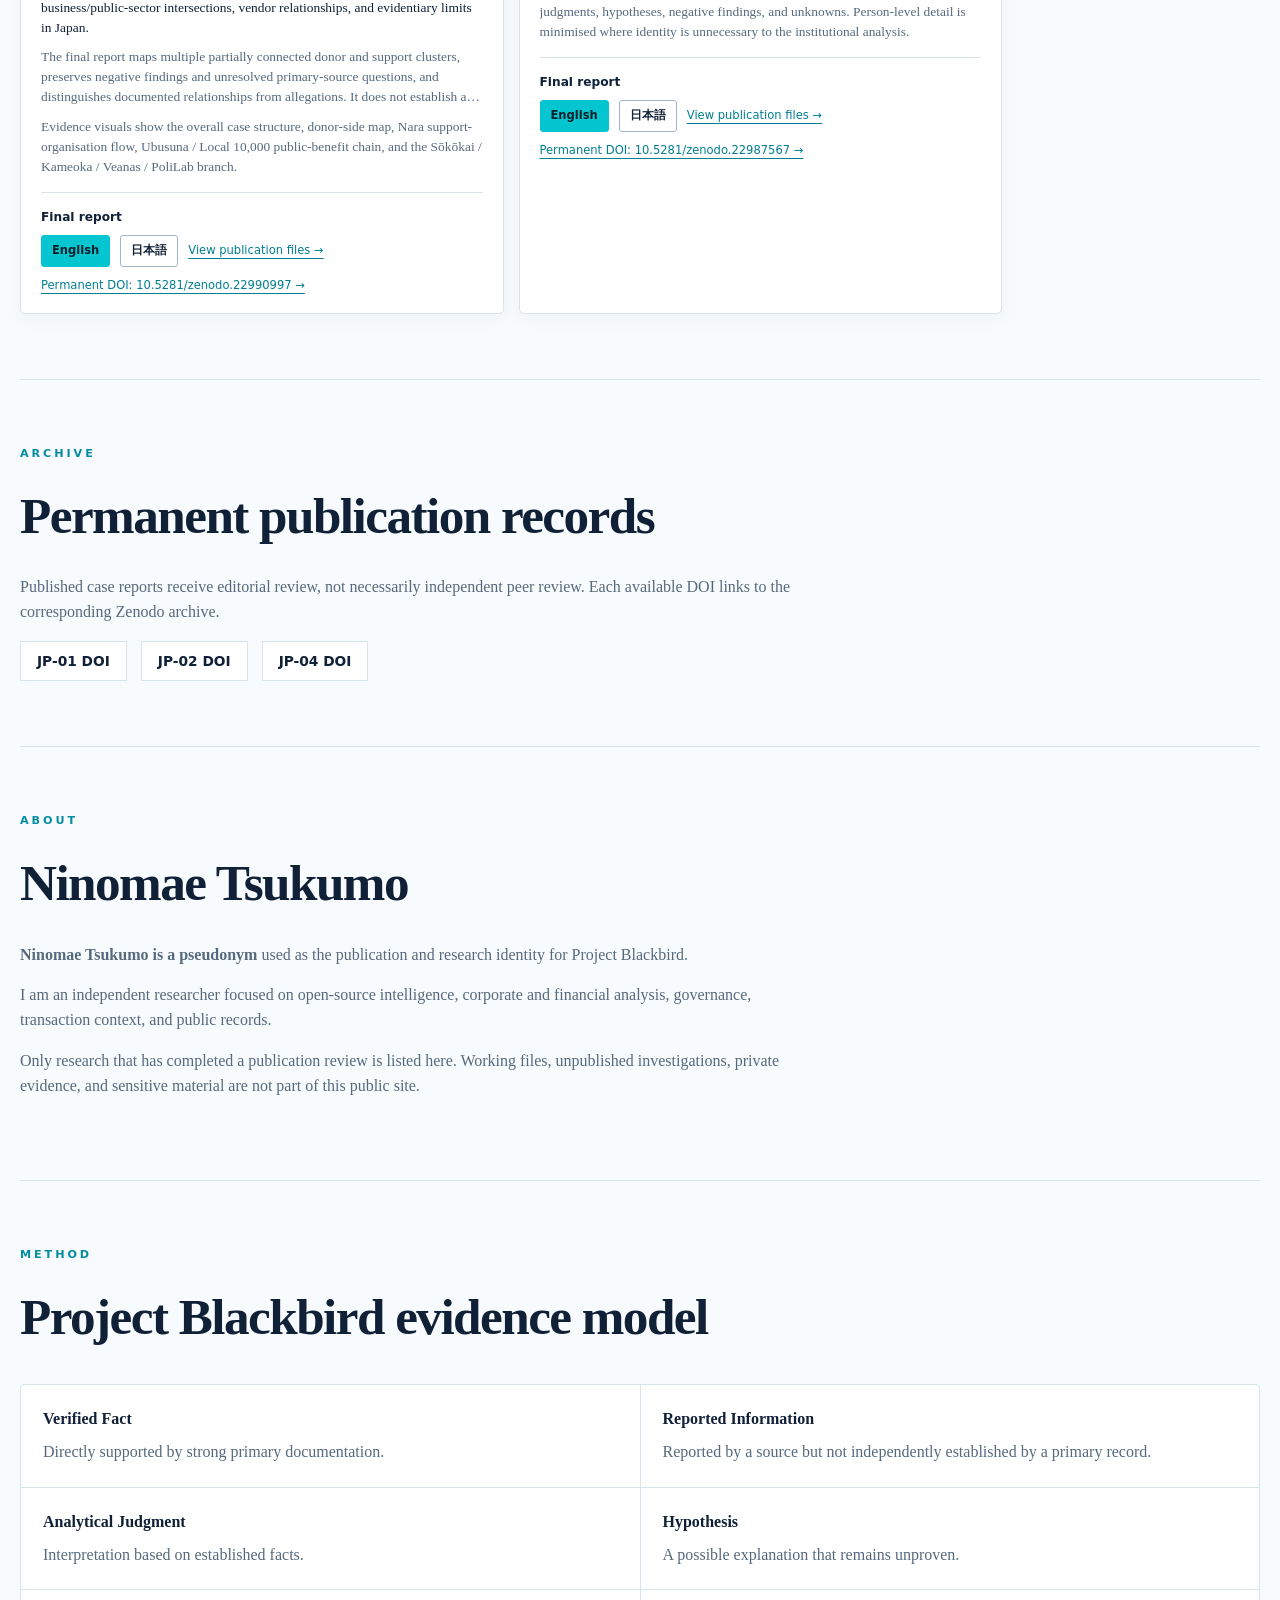
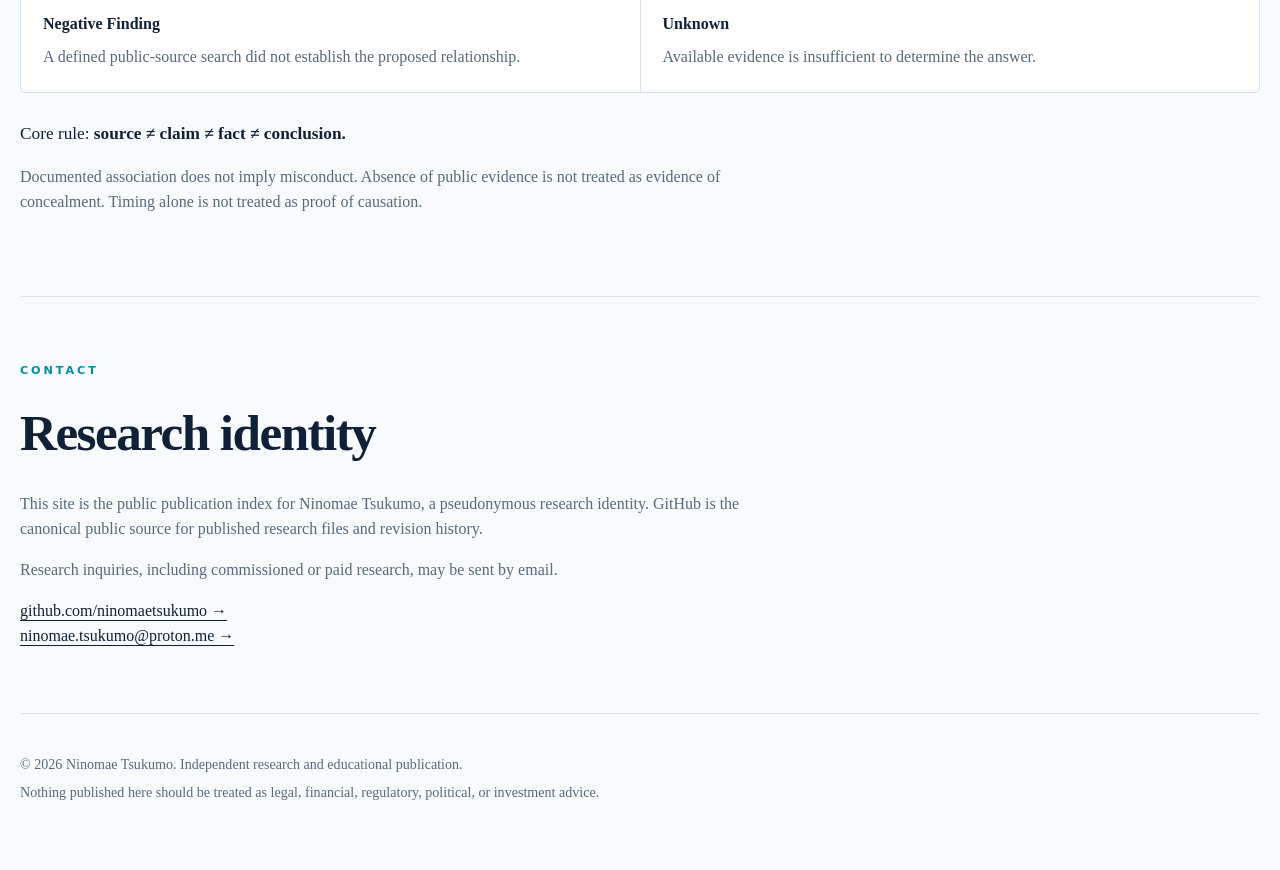
==== commit 789ada5e: "Remove duplicated hero map caption from index.html" ====
--- a/index.html
+++ b/index.html
@@ -42,7 +42,6 @@
       <p class="eyebrow" style="margin-top:27px">OPEN SOURCE INTELLIGENCE RESEARCH</p>
       <p>Public records · Evidence-based analysis · Regional and global context</p>
       <div class="actions"><a class="button" href="#research">View all cases →</a><a class="button secondary" href="#about">About the project</a></div>
-      <aside class="world-context"><span>PUBLIC RECORDS / OPEN DATA / INTERNATIONAL CONTEXT</span><strong>A broader lens.<br>A clearer picture.</strong></aside>
     </section>
 
 
--- a/styles.css
+++ b/styles.css
@@ -249,3 +249,10 @@
 @media(max-width:1100px){.research-shell{grid-template-columns:minmax(0,1fr) 205px}.nav-right nav{gap:12px}}
 @media(max-width:780px){.research-shell{grid-template-columns:1fr}.scope-panel{position:static;order:-1}.scope-filter{display:inline-block;width:auto;margin-right:6px;padding:7px;border:1px solid var(--line);margin-bottom:6px}.case-grid{grid-template-columns:1fr 1fr}.world-context{display:none}.hero{background-position:center,right center;background-size:100%,cover}.nav-right nav{gap:9px}}
 @media(max-width:590px){.case-grid{grid-template-columns:1fr}.research-top{align-items:flex-start}.case-search-label{width:100%}.case-search-label input{flex:1;min-width:0}.hero h1{font-size:clamp(2.8rem,13vw,4.5rem)}.scope-panel{padding:14px}}
+
+
+/* Approved mockup-derived images — October 2026 */
+.hero{background-image:linear-gradient(90deg,var(--bg) 0%,rgba(248,251,253,.97) 27%,rgba(248,251,253,.80) 43%,rgba(248,251,253,.06) 74%),url("assets/hero-background.png");background-position:center,right center;background-repeat:no-repeat;background-size:100% 100%,min(64vw,900px) auto}
+.case-grid .case-card .case-visual{height:160px;object-fit:cover;object-position:center}
+:root[data-theme="dark"] .hero{background-image:linear-gradient(90deg,var(--bg) 0%,rgba(8,23,39,.94) 34%,rgba(8,23,39,.42) 65%),url("assets/hero-background.png")}
+@media(max-width:780px){.hero{background-size:100% 100%,auto 100%;background-position:center,67% center}.case-grid .case-card .case-visual{height:168px}}
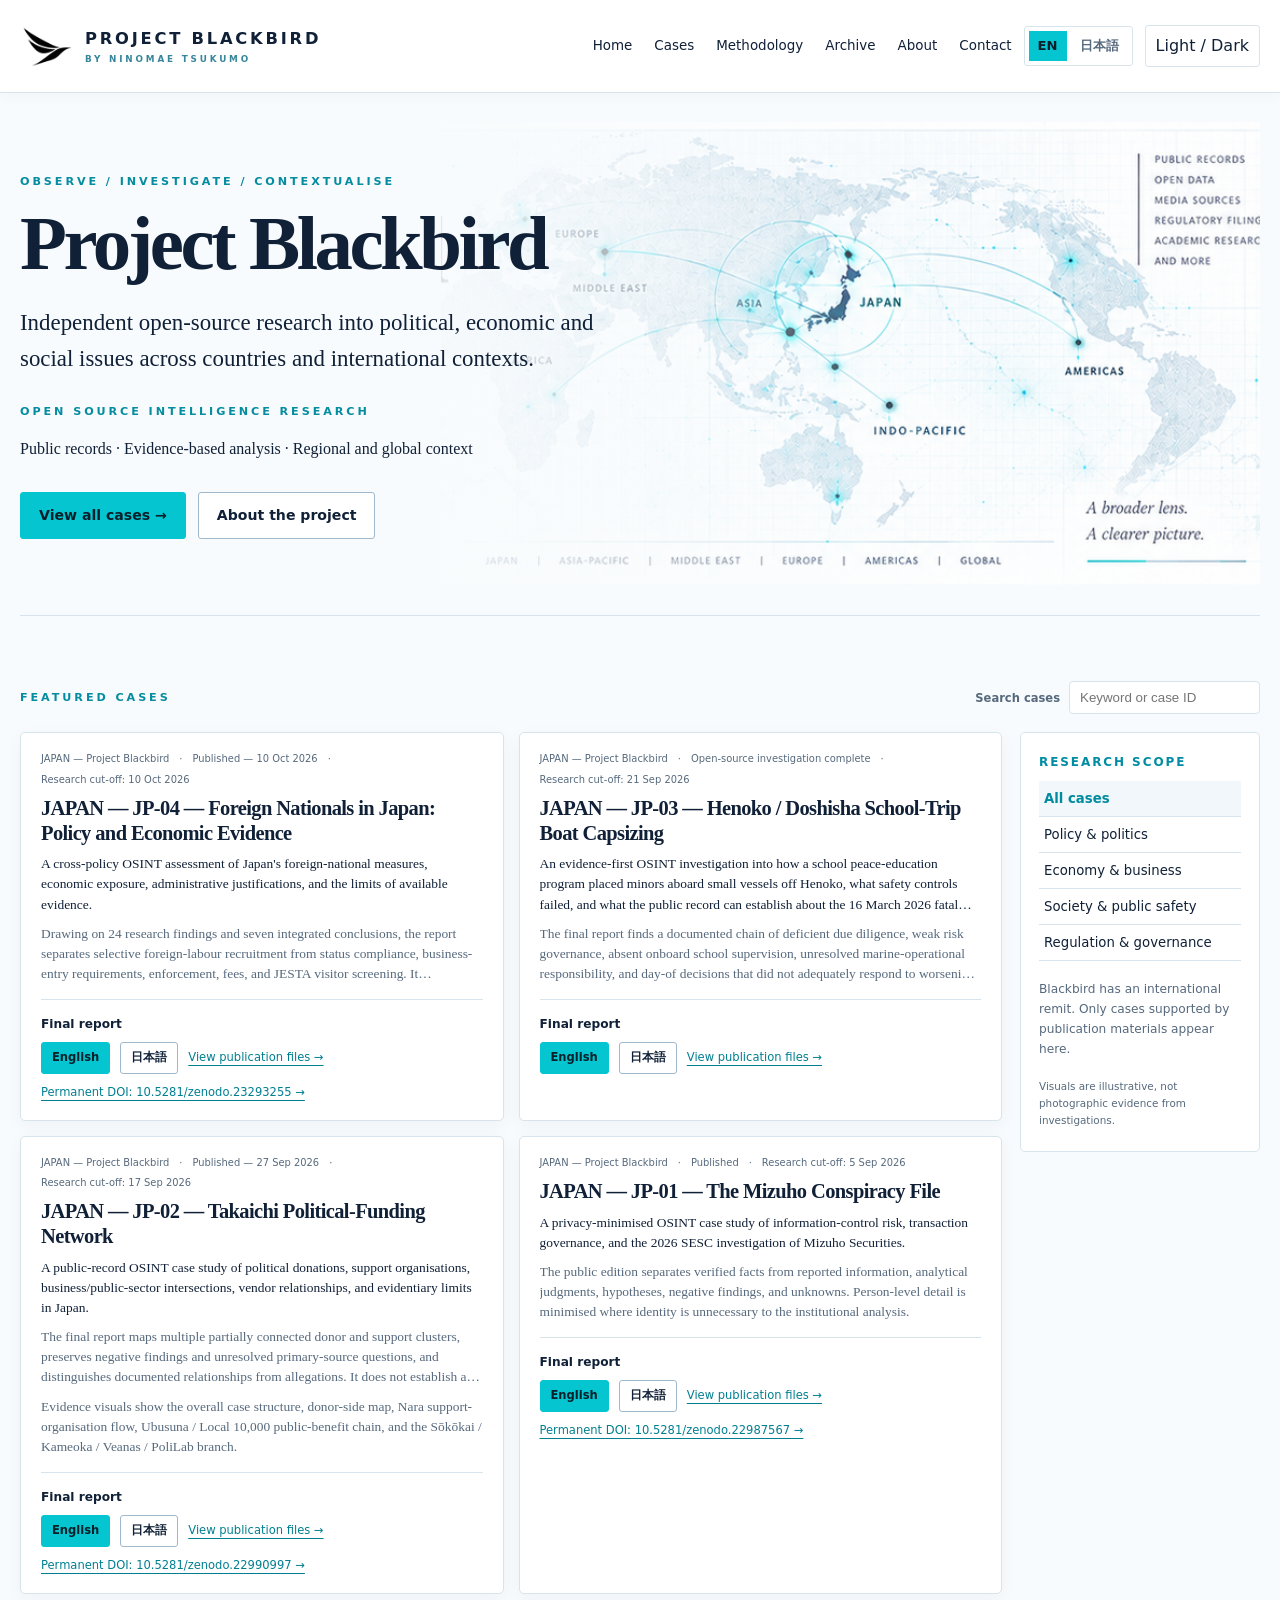
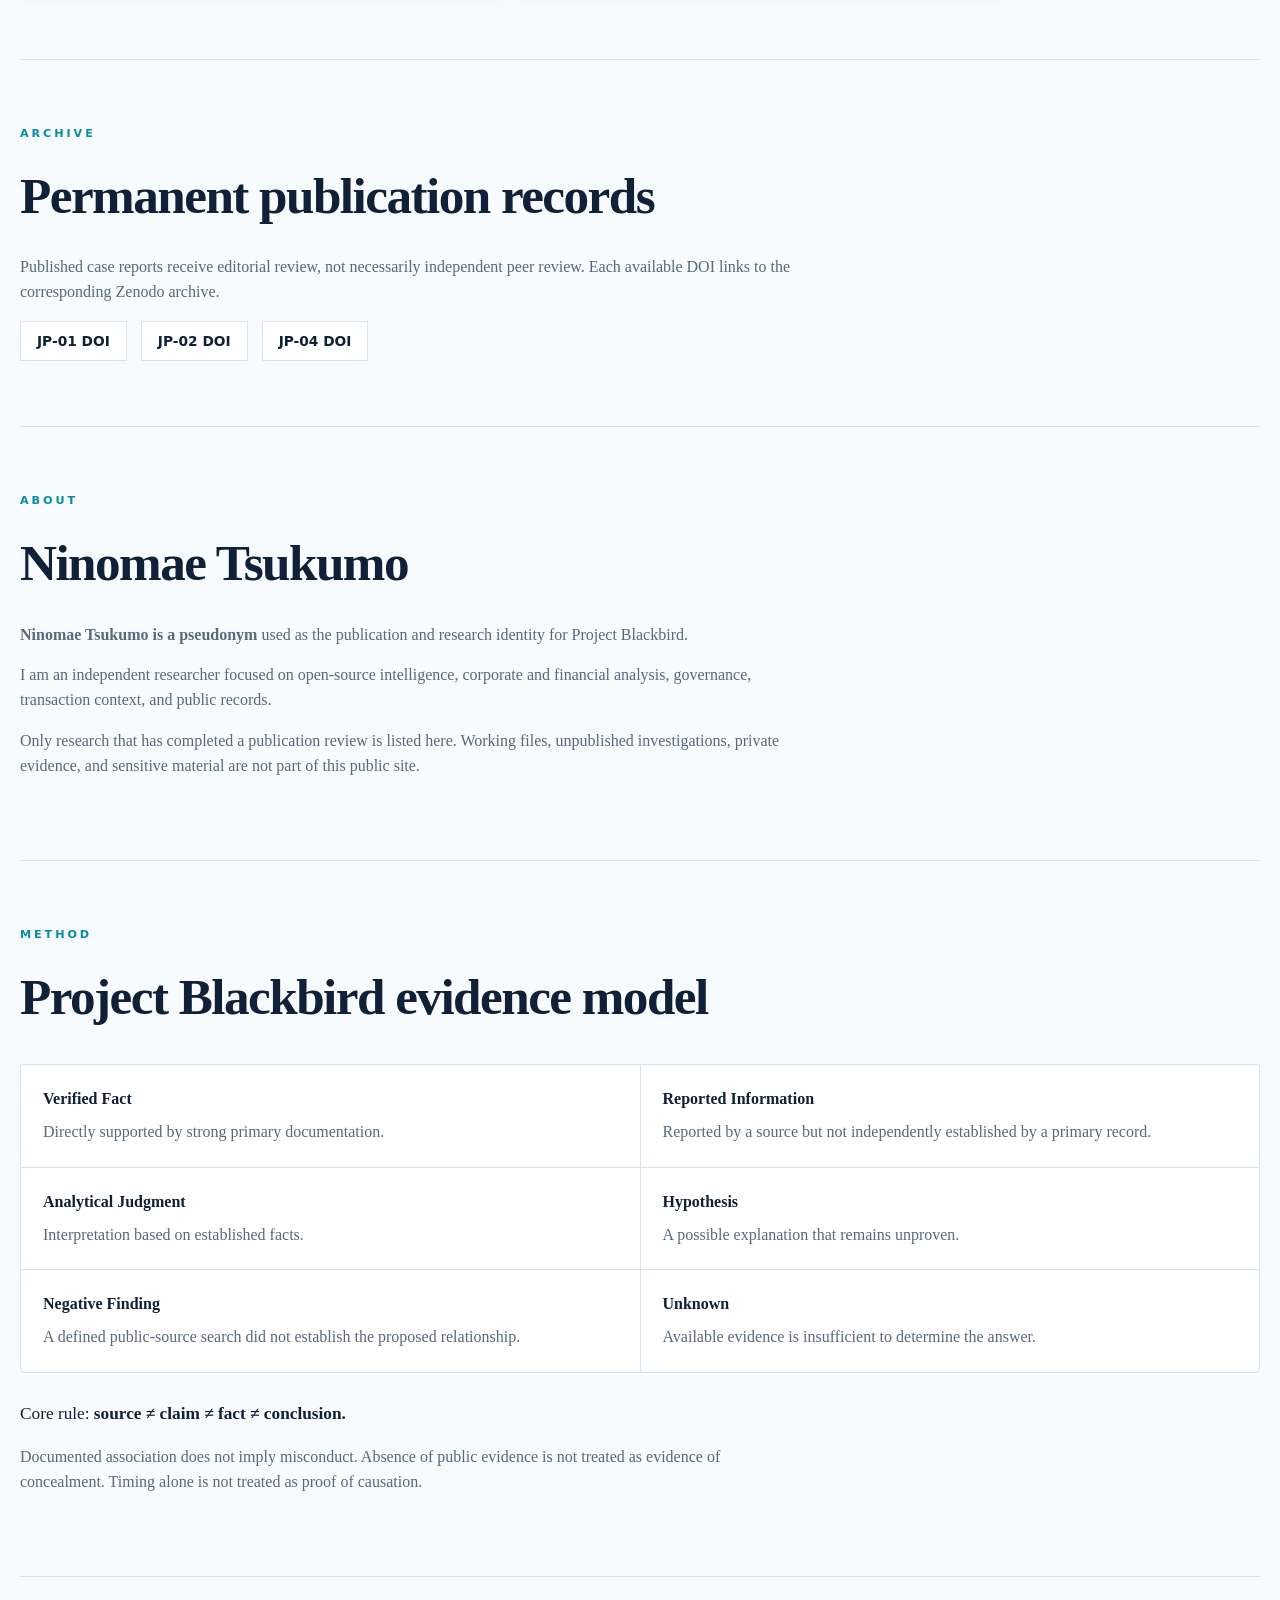
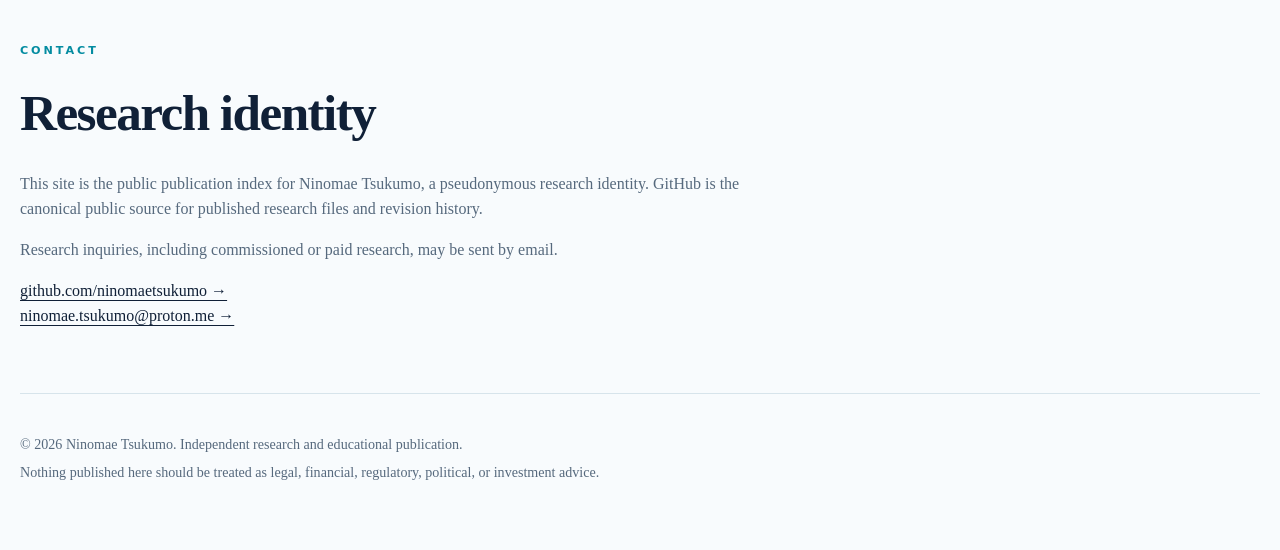
==== commit ffa6481b: "Remove all case placeholder images from bilingual homepage" ====
--- a/index.html
+++ b/index.html
@@ -15,7 +15,7 @@
       document.documentElement.setAttribute('data-theme', theme);
     }());
   </script>
-  <link rel="stylesheet" href="styles.css?v=20261011-photo-3">
+  <link rel="stylesheet" href="styles.css?v=20261011-clean-4">
 </head>
 <body>
   <header class="site-header">
@@ -48,7 +48,7 @@
     <section id="research" class="section wrap">
       <div class="research-top"><p class="section-kicker">Featured cases</p><label class="case-search-label">Search cases <input id="case-search" type="search" placeholder="Keyword or case ID" aria-label="Search cases"></label></div><div class="research-shell"><div class="case-grid">
 
-      <article class="case-card" data-case="jp04" data-scope="regulation"><img class="case-visual" src="assets/card-jp04.png" alt="Illustrative artwork for the case topic; not a documentary photograph." loading="lazy">
+      <article class="case-card" data-case="jp04" data-scope="regulation">
         <div class="case-meta">
           <span>JAPAN — Project Blackbird</span>
           <span>Published — 10 Oct 2026</span>
@@ -68,7 +68,7 @@
         </div>
       </article>
 
-      <article class="case-card" data-case="jp03" data-scope="society"><img class="case-visual" src="assets/card-jp03.png" alt="Illustrative artwork for the case topic; not a documentary photograph." loading="lazy">
+      <article class="case-card" data-case="jp03" data-scope="society">
         <div class="case-meta">
           <span>JAPAN — Project Blackbird</span>
           <span>Open-source investigation complete</span>
@@ -87,7 +87,7 @@
         </div>
       </article>
 
-      <article class="case-card" data-case="jp02" data-scope="policy"><img class="case-visual" src="assets/card-jp02.png" alt="Illustrative artwork for the case topic; not a documentary photograph." loading="lazy">
+      <article class="case-card" data-case="jp02" data-scope="policy">
         <div class="case-meta">
           <span>JAPAN — Project Blackbird</span>
           <span>Published — 27 Sep 2026</span>
@@ -108,7 +108,7 @@
         </div>
       </article>
 
-      <article class="case-card" data-case="jp01" data-scope="economy"><img class="case-visual" src="assets/card-jp01.png" alt="Illustrative artwork for the case topic; not a documentary photograph." loading="lazy">
+      <article class="case-card" data-case="jp01" data-scope="economy">
         <div class="case-meta">
           <span>JAPAN — Project Blackbird</span>
           <span>Published</span>
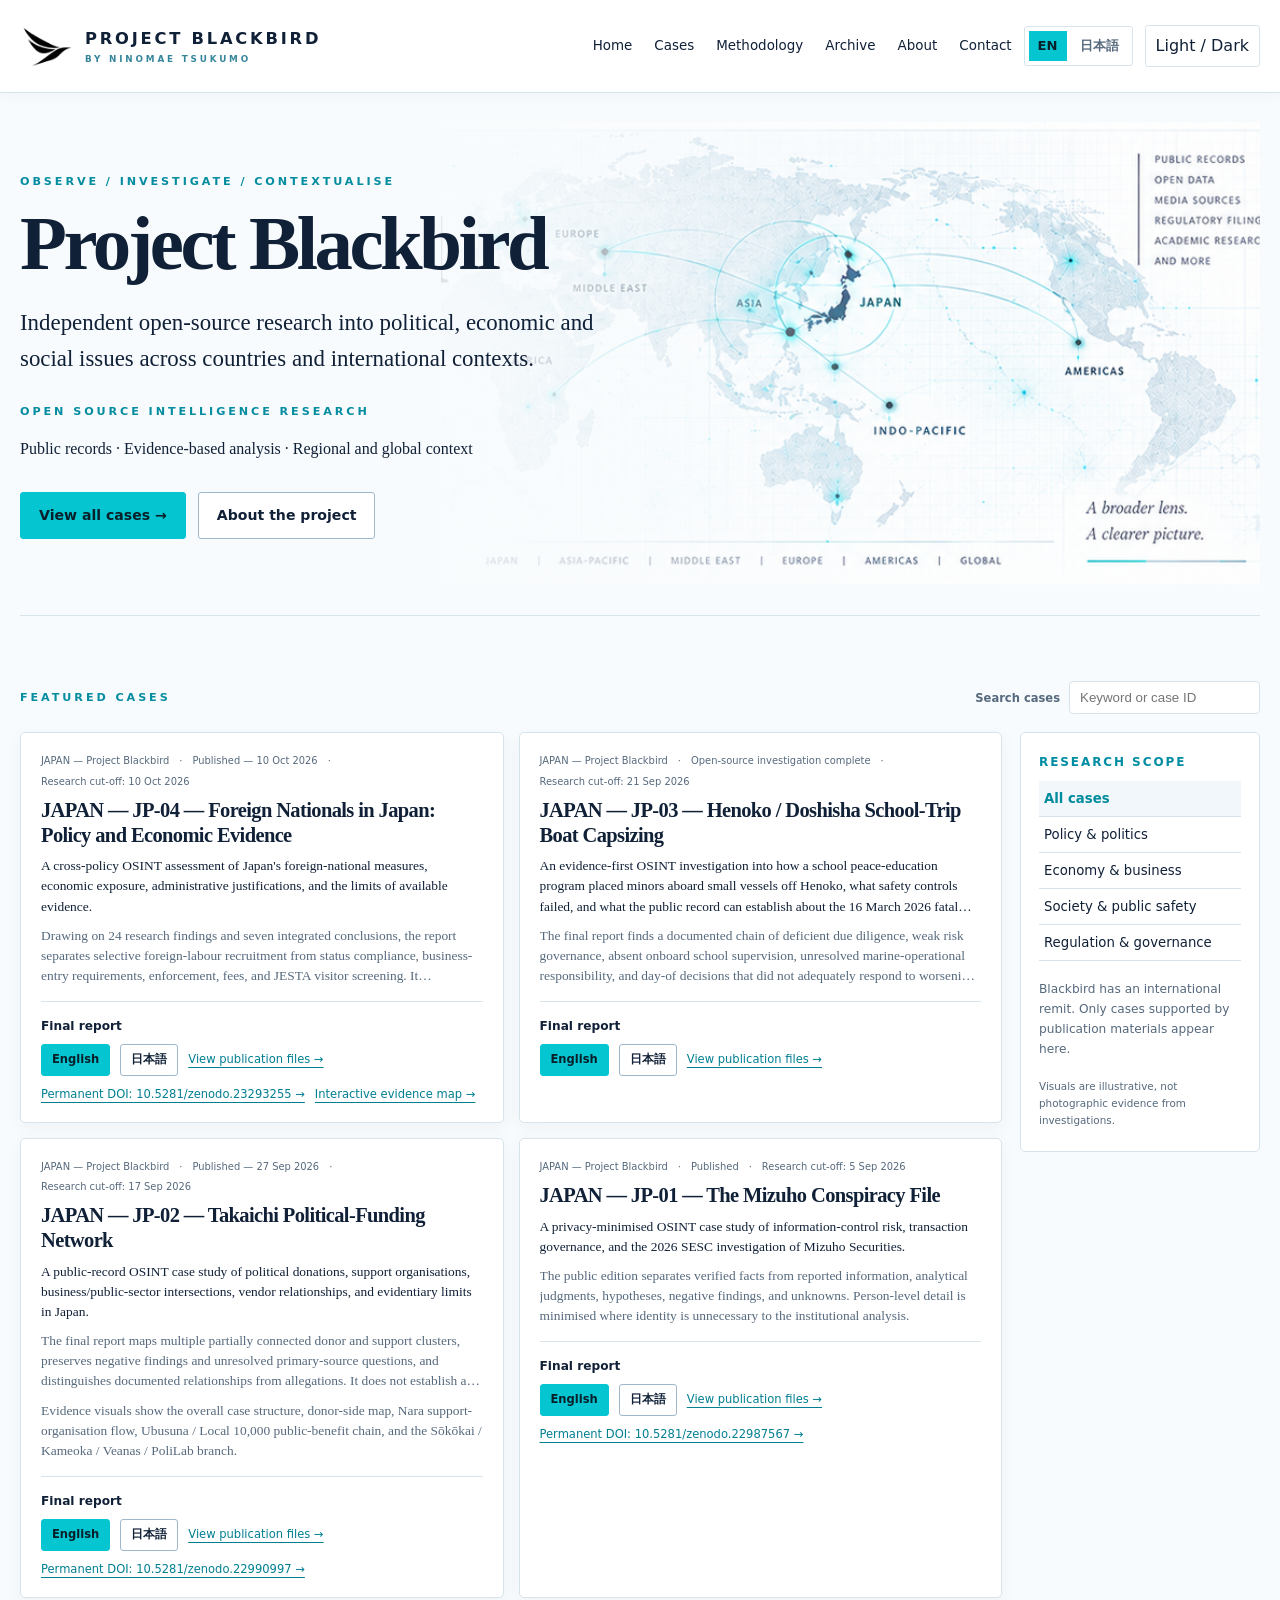
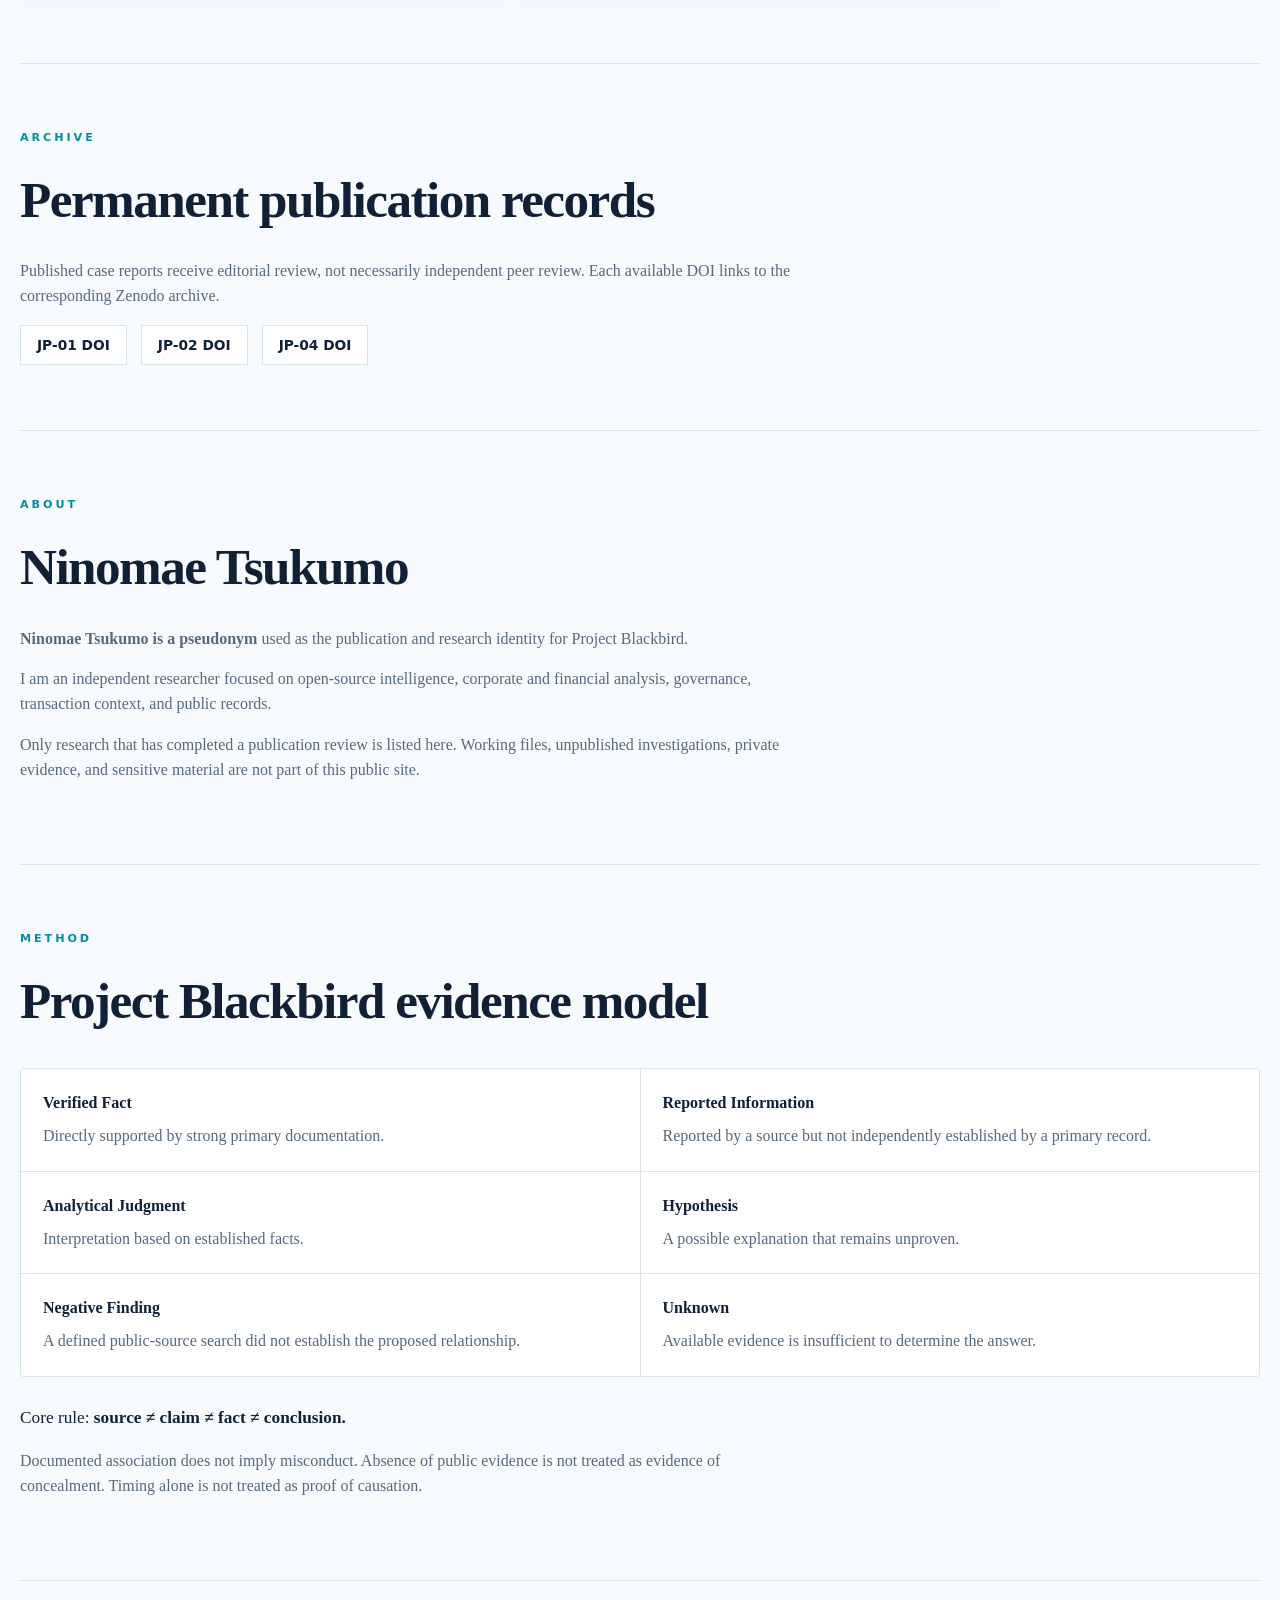
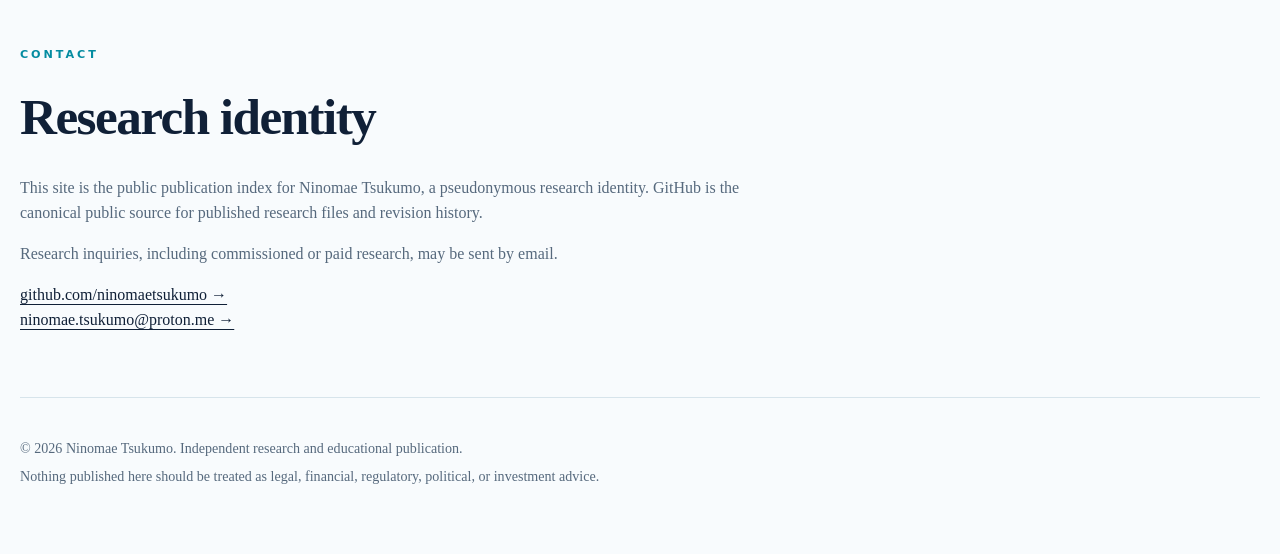
==== commit 6fe176f1: "JP-04: link interactive evidence network on bilingual homepage" ====
--- a/index.html
+++ b/index.html
@@ -64,6 +64,7 @@
             <a class="button secondary" href="https://github.com/ninomaetsukumo/blackbird-foreign-nationals-policy/blob/main/REPORT_JA.md" lang="ja">日本語</a>
             <a class="text-link" href="https://github.com/ninomaetsukumo/blackbird-foreign-nationals-policy">View publication files →</a>
             <a class="text-link" href="https://doi.org/10.5281/zenodo.23293255">Permanent DOI: 10.5281/zenodo.23293255 →</a>
+            <a class="text-link" href="https://ninomaetsukumo.github.io/reports/JAPAN-JP-04/EVIDENCE_NETWORK.html">Interactive evidence map →</a>
           </div>
         </div>
       </article>
--- a/styles.css
+++ b/styles.css
@@ -256,3 +256,7 @@
 .case-grid .case-card .case-visual{height:160px;object-fit:cover;object-position:center}
 :root[data-theme="dark"] .hero{background-image:linear-gradient(90deg,var(--bg) 0%,rgba(8,23,39,.94) 34%,rgba(8,23,39,.42) 65%),url("assets/hero-background.png")}
 @media(max-width:780px){.hero{background-size:100% 100%,auto 100%;background-position:center,67% center}.case-grid .case-card .case-visual{height:168px}}
+
+/* Clean text-only case cards: no placeholder image region. */
+.case-grid .case-card::before,.case-grid .case-card .case-visual{display:none!important}
+.case-grid .case-card .case-meta{margin-top:20px}
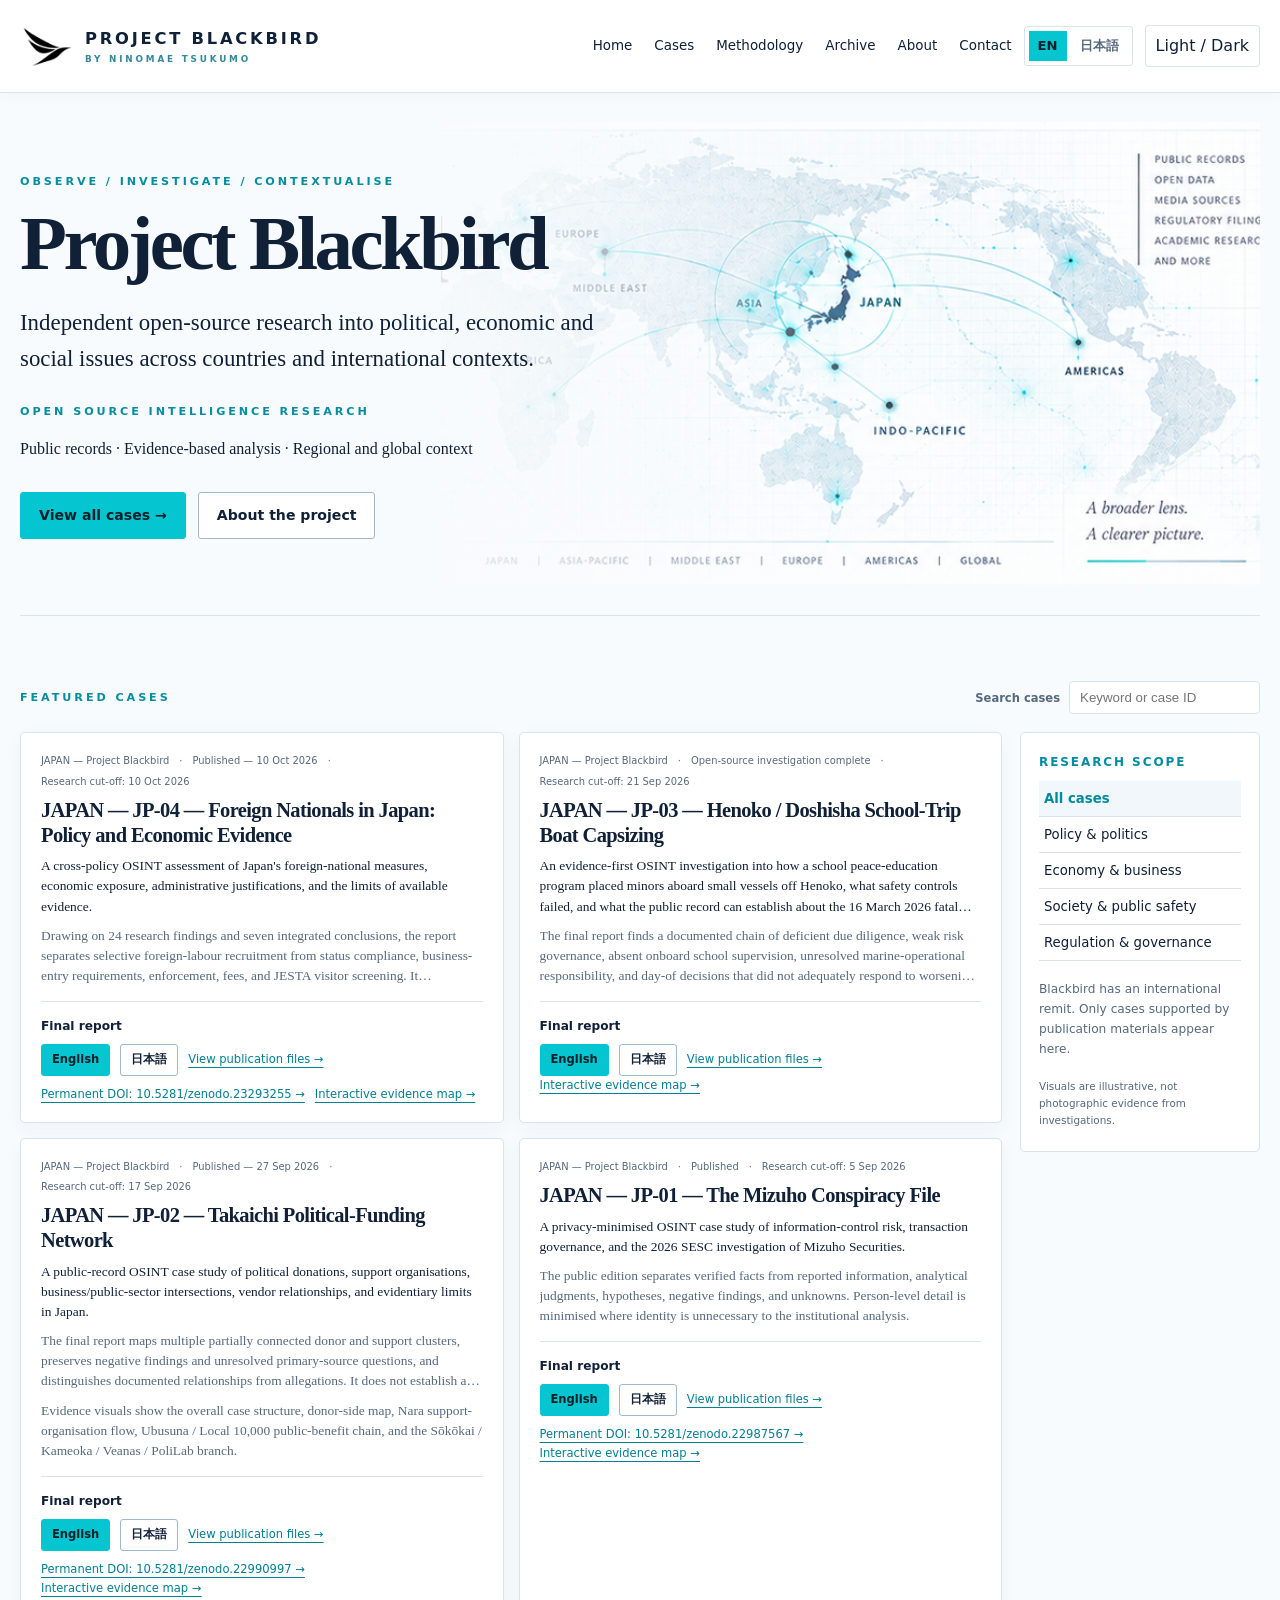
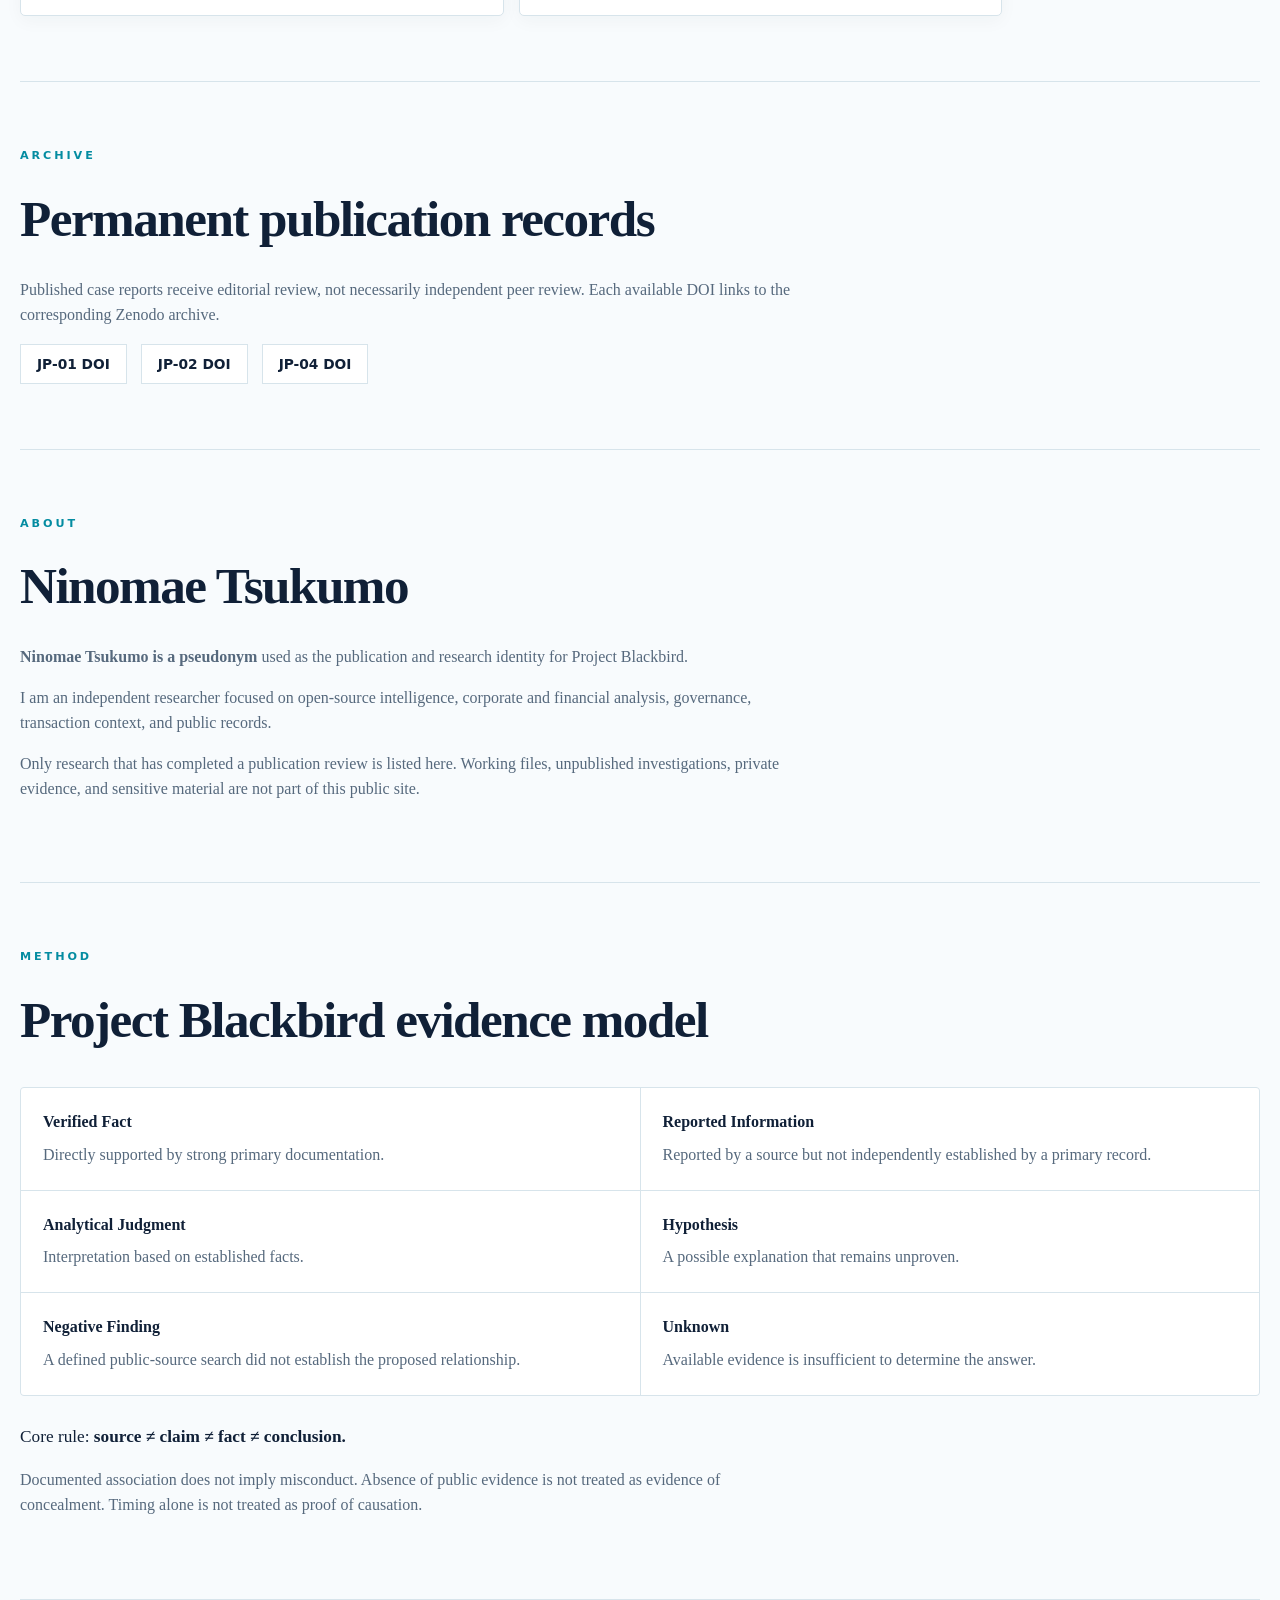
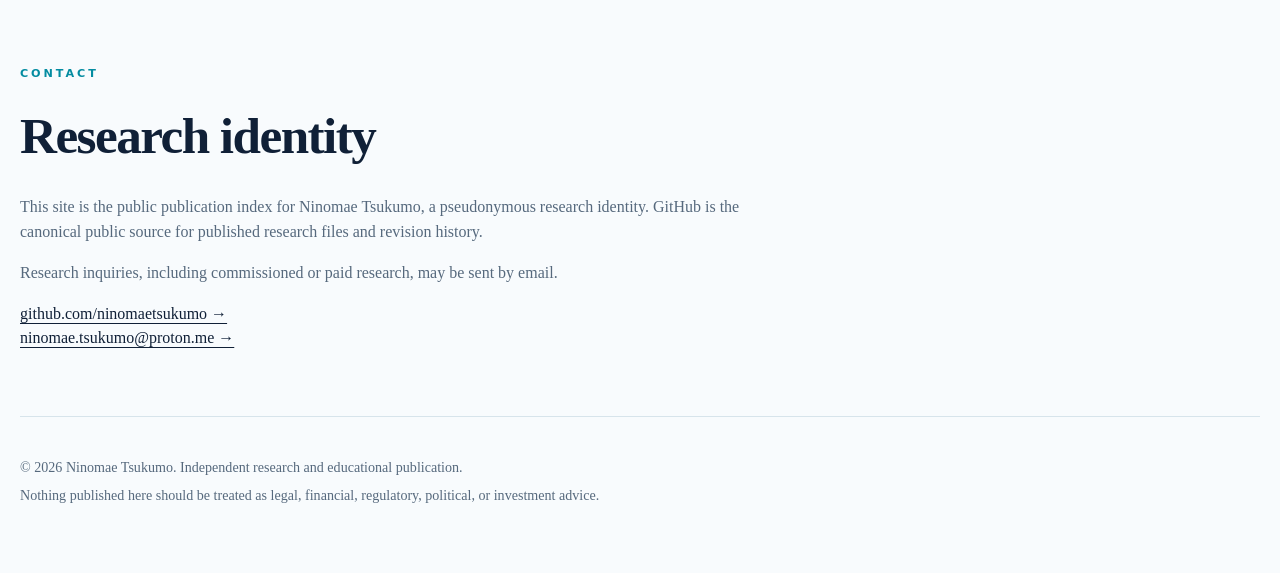
==== commit 87de81aa: "Link JP-01 JP-02 JP-03 evidence networks from bilingual case cards" ====
--- a/index.html
+++ b/index.html
@@ -85,7 +85,8 @@
             <a class="button secondary" href="https://github.com/ninomaetsukumo/ninomaetsukumo.github.io/blob/main/reports/JAPAN-JP-03/REPORT_JA.md" lang="ja">日本語</a>
             <a class="text-link" href="https://github.com/ninomaetsukumo/ninomaetsukumo.github.io/tree/main/reports/JAPAN-JP-03">View publication files →</a>
           </div>
-        </div>
+        <a class="text-link" href="https://ninomaetsukumo.github.io/reports/JAPAN-JP-03/EVIDENCE_NETWORK.html">Interactive evidence map →</a>
+          </div>
       </article>
 
       <article class="case-card" data-case="jp02" data-scope="policy">
@@ -106,7 +107,8 @@
             <a class="text-link" href="https://github.com/ninomaetsukumo/blackbird-takaichi-political-funding">View publication files →</a>
             <a class="text-link" href="https://doi.org/10.5281/zenodo.22990997">Permanent DOI: 10.5281/zenodo.22990997 →</a>
           </div>
-        </div>
+        <a class="text-link" href="https://ninomaetsukumo.github.io/reports/JAPAN-JP-02/EVIDENCE_NETWORK.html">Interactive evidence map →</a>
+          </div>
       </article>
 
       <article class="case-card" data-case="jp01" data-scope="economy">
@@ -126,7 +128,8 @@
             <a class="text-link" href="https://github.com/ninomaetsukumo/blackbird-mizuho-securities">View publication files →</a>
             <a class="text-link" href="https://doi.org/10.5281/zenodo.22987567">Permanent DOI: 10.5281/zenodo.22987567 →</a>
           </div>
-        </div>
+        <a class="text-link" href="https://ninomaetsukumo.github.io/reports/JAPAN-JP-01/EVIDENCE_NETWORK.html">Interactive evidence map →</a>
+          </div>
       </article>
       </div><aside class="scope-panel"><h3>Research scope</h3><button class="scope-filter active" type="button" data-filter="all">All cases</button><button class="scope-filter" type="button" data-filter="policy">Policy &amp; politics</button><button class="scope-filter" type="button" data-filter="economy">Economy &amp; business</button><button class="scope-filter" type="button" data-filter="society">Society &amp; public safety</button><button class="scope-filter" type="button" data-filter="regulation">Regulation &amp; governance</button><p>Blackbird has an international remit. Only cases supported by publication materials appear here.</p><p class="art-note">Visuals are illustrative, not photographic evidence from investigations.</p></aside></div><p id="no-cases" hidden>No matching cases.</p></section>
     <section id="archive" class="section wrap"><p class="section-kicker">Archive</p><h2>Permanent publication records</h2><p>Published case reports receive editorial review, not necessarily independent peer review. Each available DOI links to the corresponding Zenodo archive.</p><div class="archive-links"><a href="https://doi.org/10.5281/zenodo.22987567">JP-01 DOI</a><a href="https://doi.org/10.5281/zenodo.22990997">JP-02 DOI</a><a href="https://doi.org/10.5281/zenodo.23293255">JP-04 DOI</a></div></section>
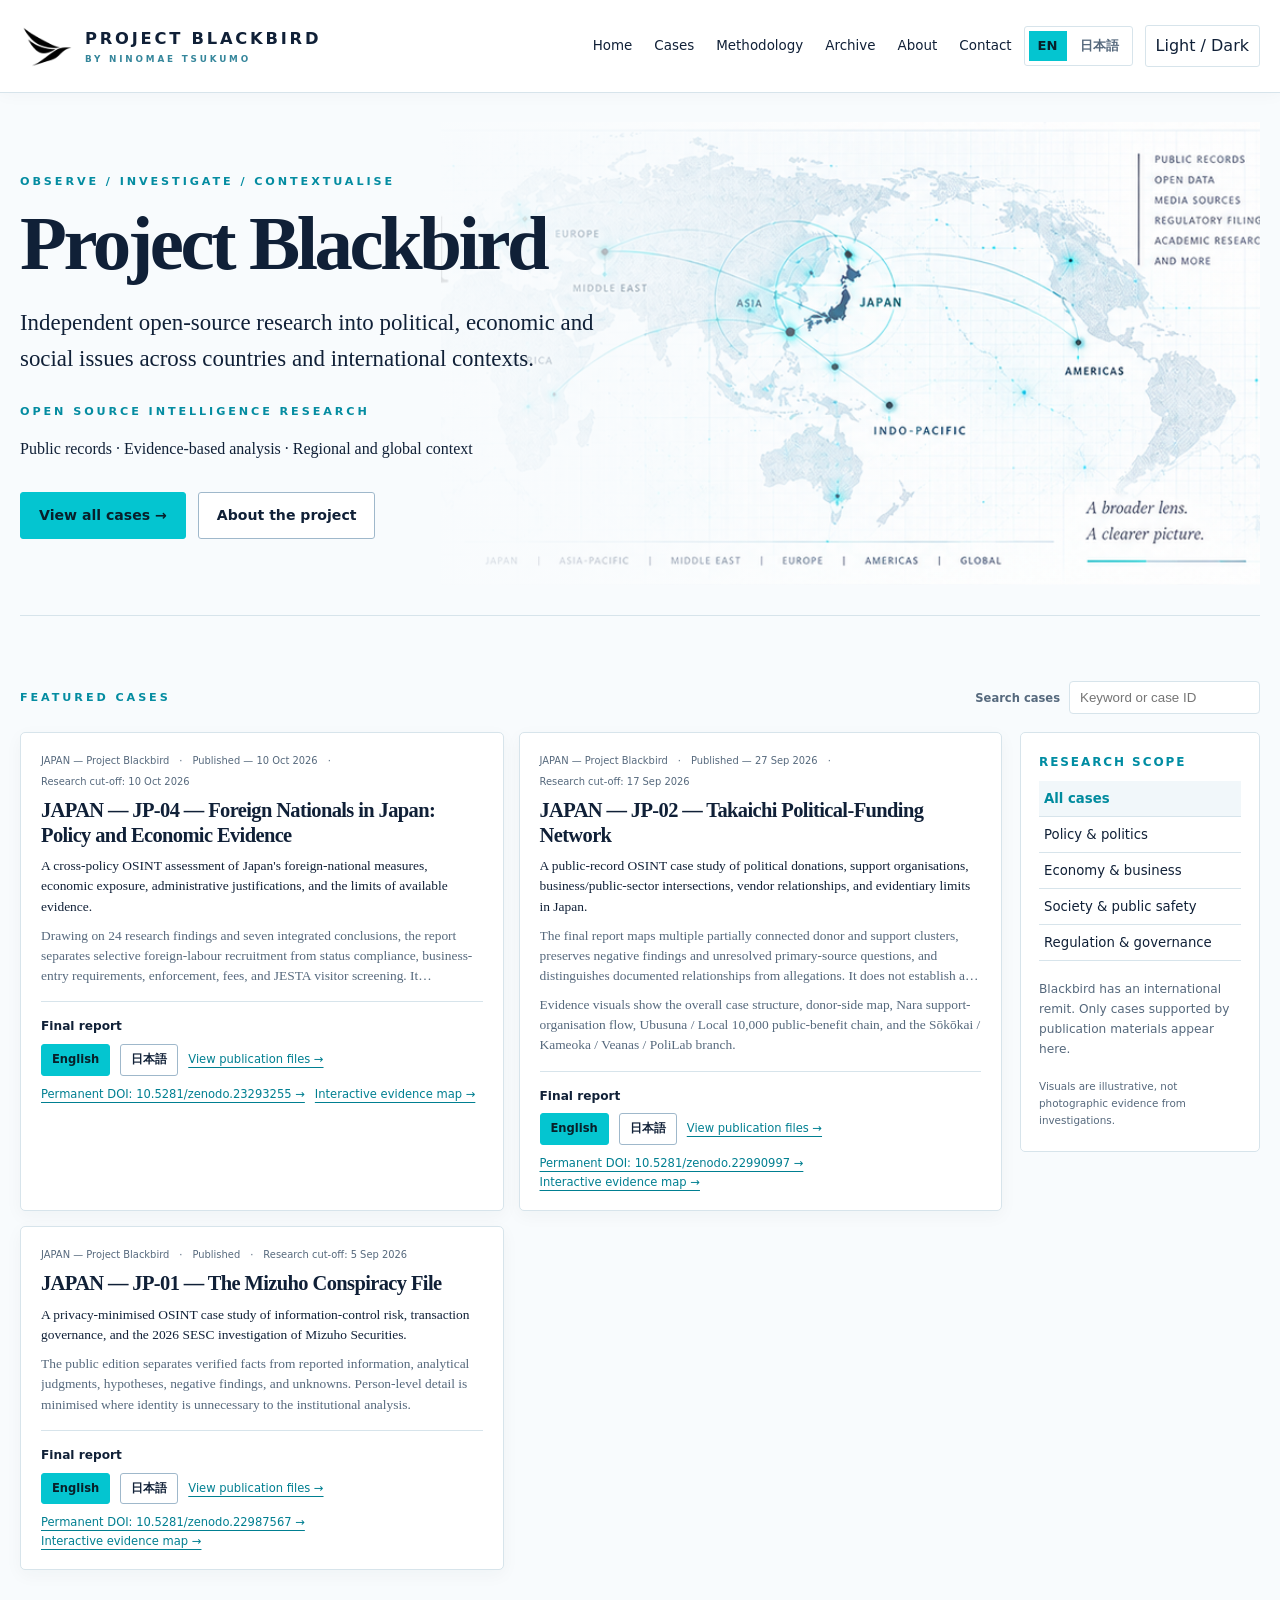
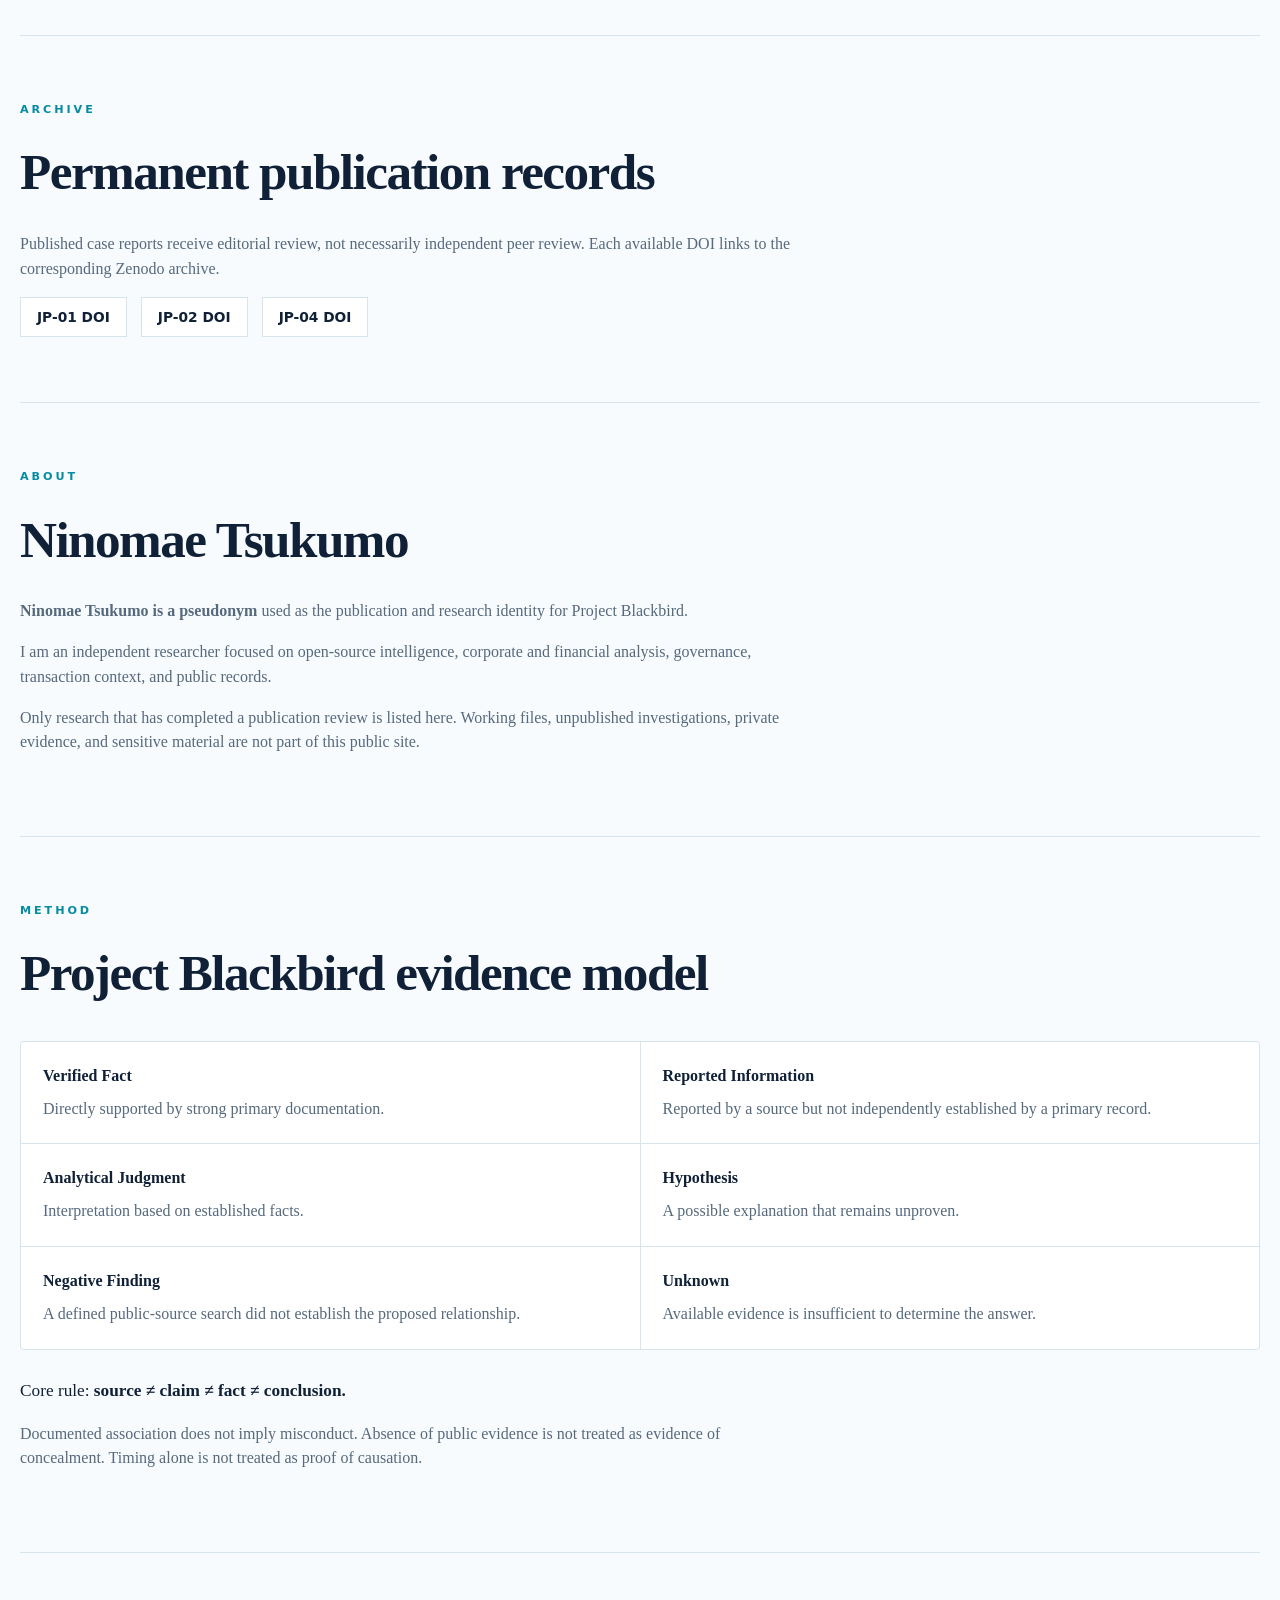
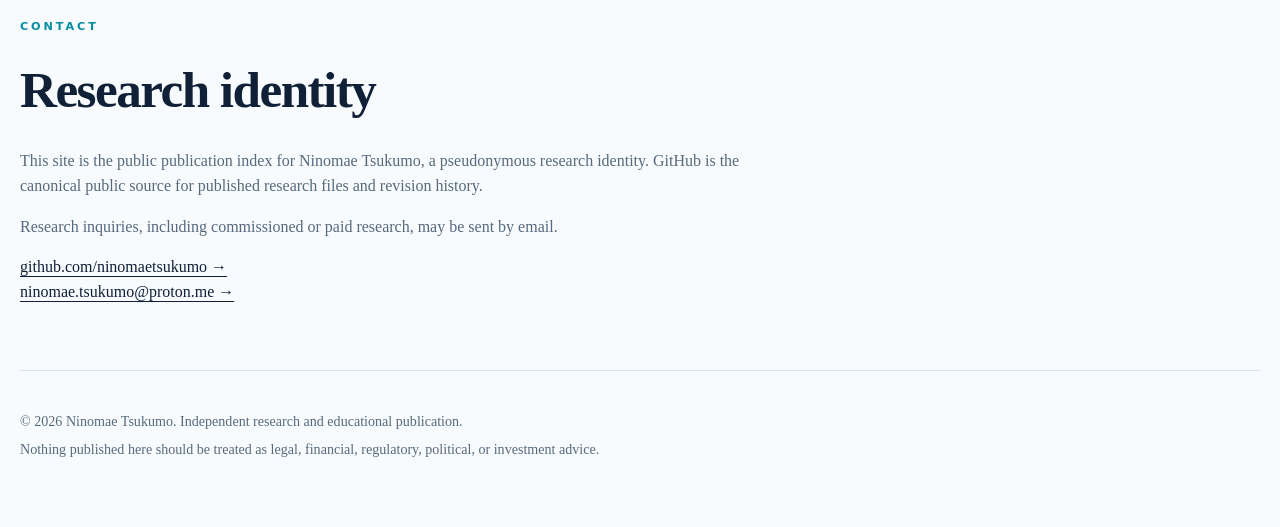
==== commit 9281901e: "Unpublish private JP-03 case from public homepage" ====
--- a/index.html
+++ b/index.html
@@ -69,25 +69,7 @@
         </div>
       </article>
 
-      <article class="case-card" data-case="jp03" data-scope="society">
-        <div class="case-meta">
-          <span>JAPAN — Project Blackbird</span>
-          <span>Open-source investigation complete</span>
-          <span>Research cut-off: 21 Sep 2026</span>
-        </div>
-        <h2>JAPAN — JP-03 — Henoko / Doshisha School-Trip Boat Capsizing</h2>
-        <p class="case-subtitle">An evidence-first OSINT investigation into how a school peace-education program placed minors aboard small vessels off Henoko, what safety controls failed, and what the public record can establish about the 16 March 2026 fatal capsizing.</p>
-        <p>The final report finds a documented chain of deficient due diligence, weak risk governance, absent onboard school supervision, unresolved marine-operational responsibility, and day-of decisions that did not adequately respond to worsening risk. It separates institutional findings from unresolved technical and criminal questions, and now includes incident-sequence, warning-timeline, accountability, and evidence-gap maps.</p>
-        <div class="report-language-block">
-          <strong>Final report</strong>
-          <div class="actions compact">
-            <a class="button" href="https://github.com/ninomaetsukumo/ninomaetsukumo.github.io/blob/main/reports/JAPAN-JP-03/REPORT.md">English</a>
-            <a class="button secondary" href="https://github.com/ninomaetsukumo/ninomaetsukumo.github.io/blob/main/reports/JAPAN-JP-03/REPORT_JA.md" lang="ja">日本語</a>
-            <a class="text-link" href="https://github.com/ninomaetsukumo/ninomaetsukumo.github.io/tree/main/reports/JAPAN-JP-03">View publication files →</a>
-          </div>
-        <a class="text-link" href="https://ninomaetsukumo.github.io/reports/JAPAN-JP-03/EVIDENCE_NETWORK.html">Interactive evidence map →</a>
-          </div>
-      </article>
+      
 
       <article class="case-card" data-case="jp02" data-scope="policy">
         <div class="case-meta">
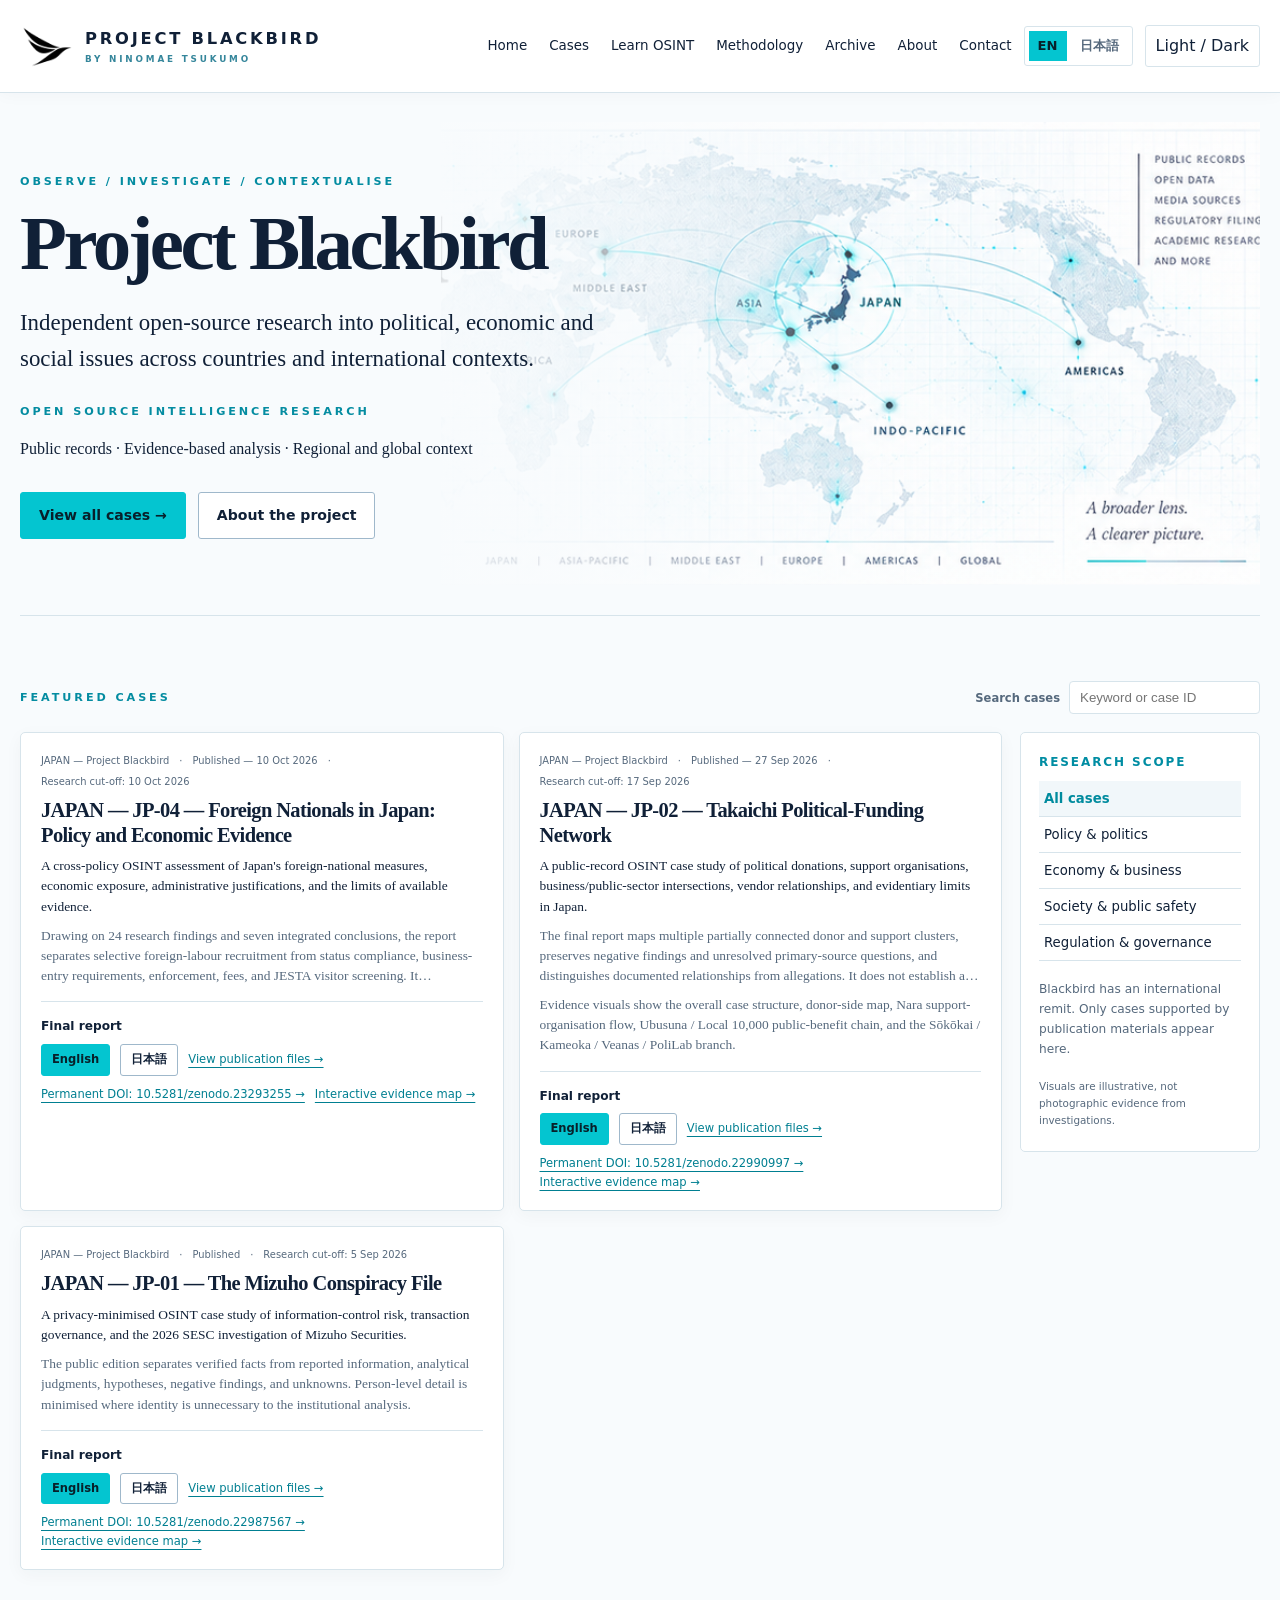
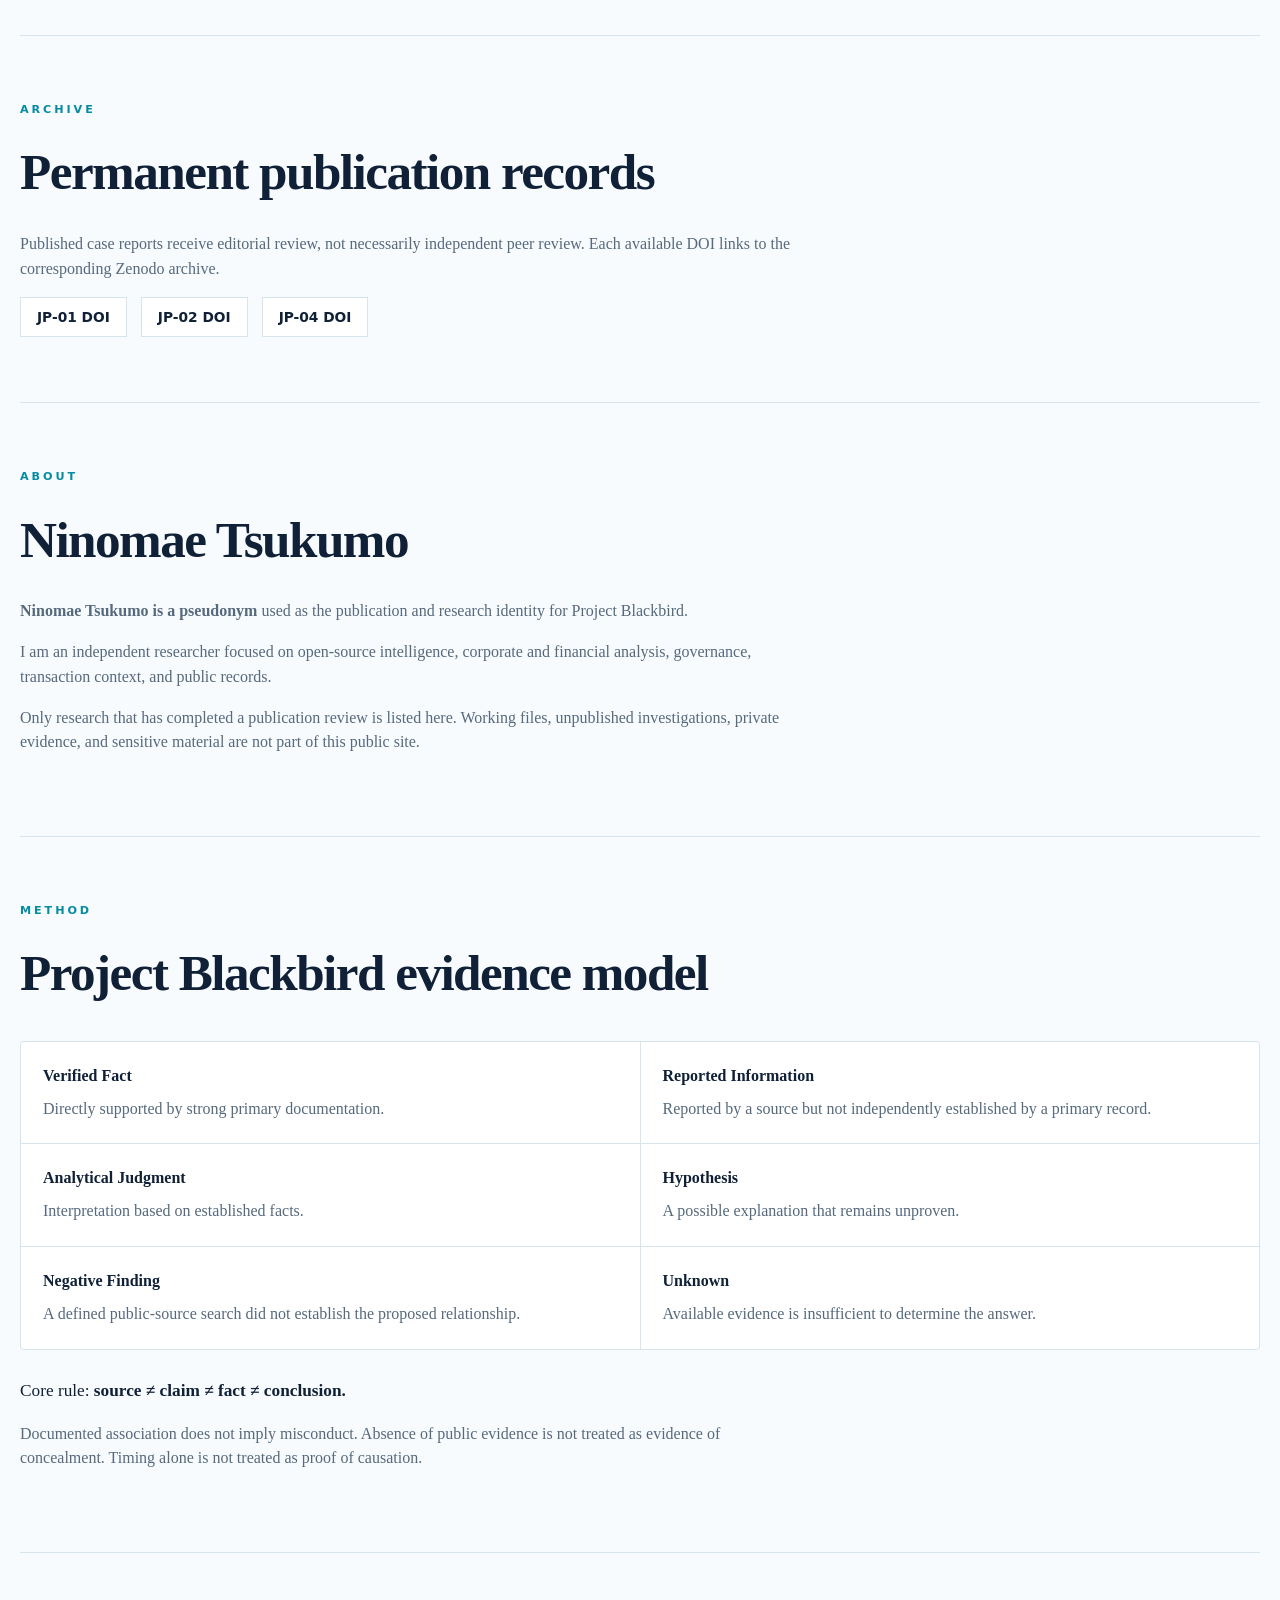
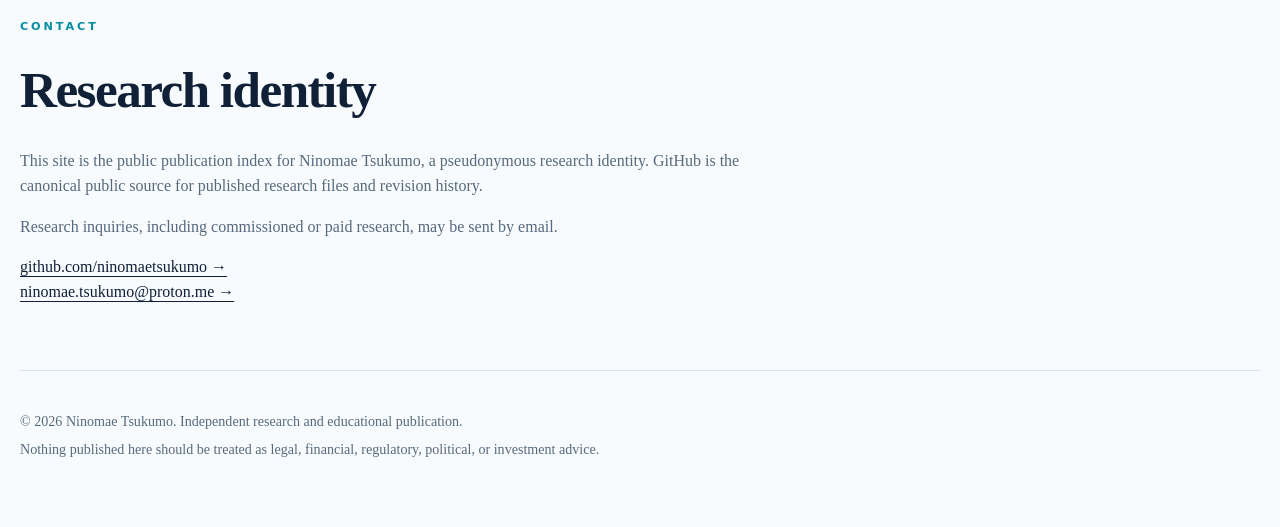
==== commit 330d33bf: "Link to Ninomae OSINT course in index.html navigation" ====
--- a/index.html
+++ b/index.html
@@ -22,7 +22,7 @@
     <div class="wrap nav">
       <a class="brand" href="#top"><img src="assets/blackbird-logo.svg" alt="" aria-hidden="true"><span>Project Blackbird<small>By Ninomae Tsukumo</small></span></a>
       <div class="nav-right">
-        <nav aria-label="Primary navigation"><a href="#top">Home</a><a href="#research">Cases</a><a href="#method">Methodology</a><a href="#archive">Archive</a><a href="#about">About</a><a href="#contact">Contact</a></nav>
+        <nav aria-label="Primary navigation"><a href="#top">Home</a><a href="#research">Cases</a><a href="https://ninomaetsukumo.github.io/osint-course/">Learn OSINT</a><a href="#method">Methodology</a><a href="#archive">Archive</a><a href="#about">About</a><a href="#contact">Contact</a></nav>
         <div class="language-switch" aria-label="Language">
           <span class="active" aria-current="page">EN</span>
           <a href="ja.html" lang="ja">日本語</a>
